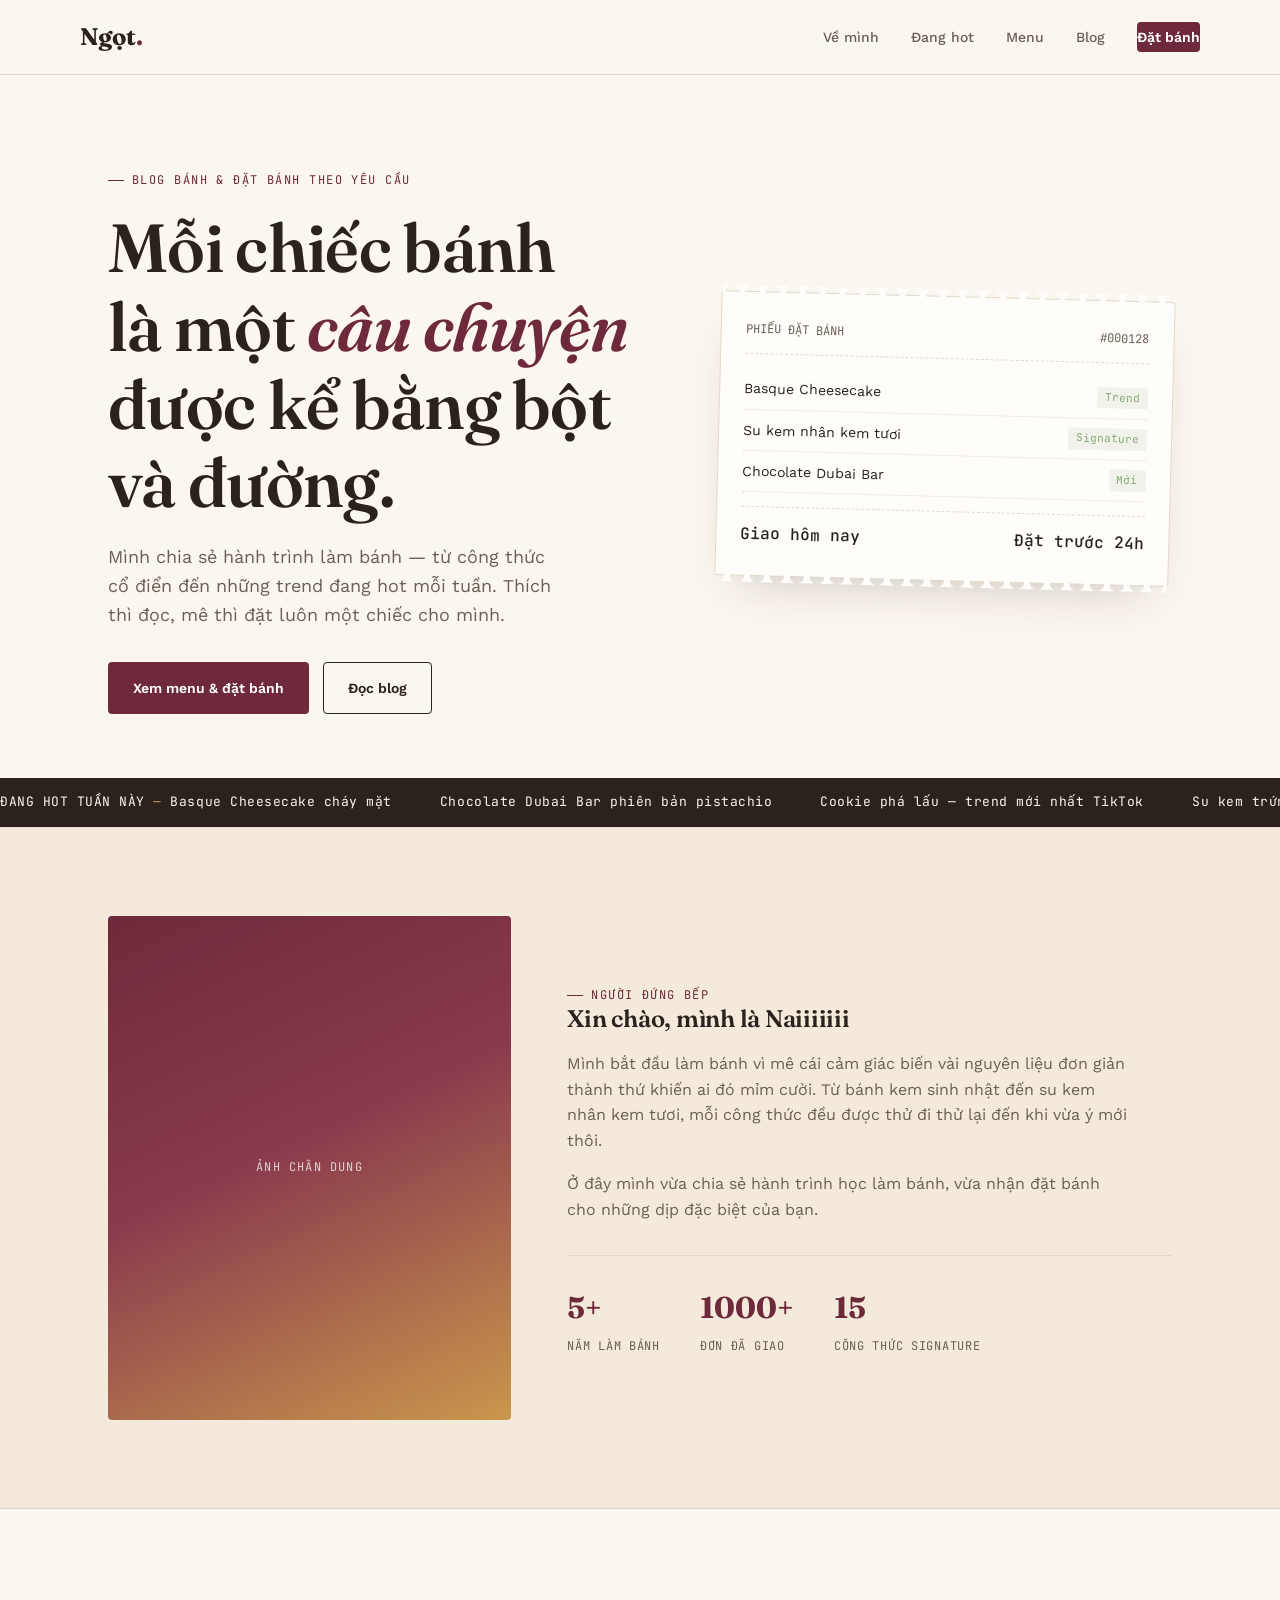
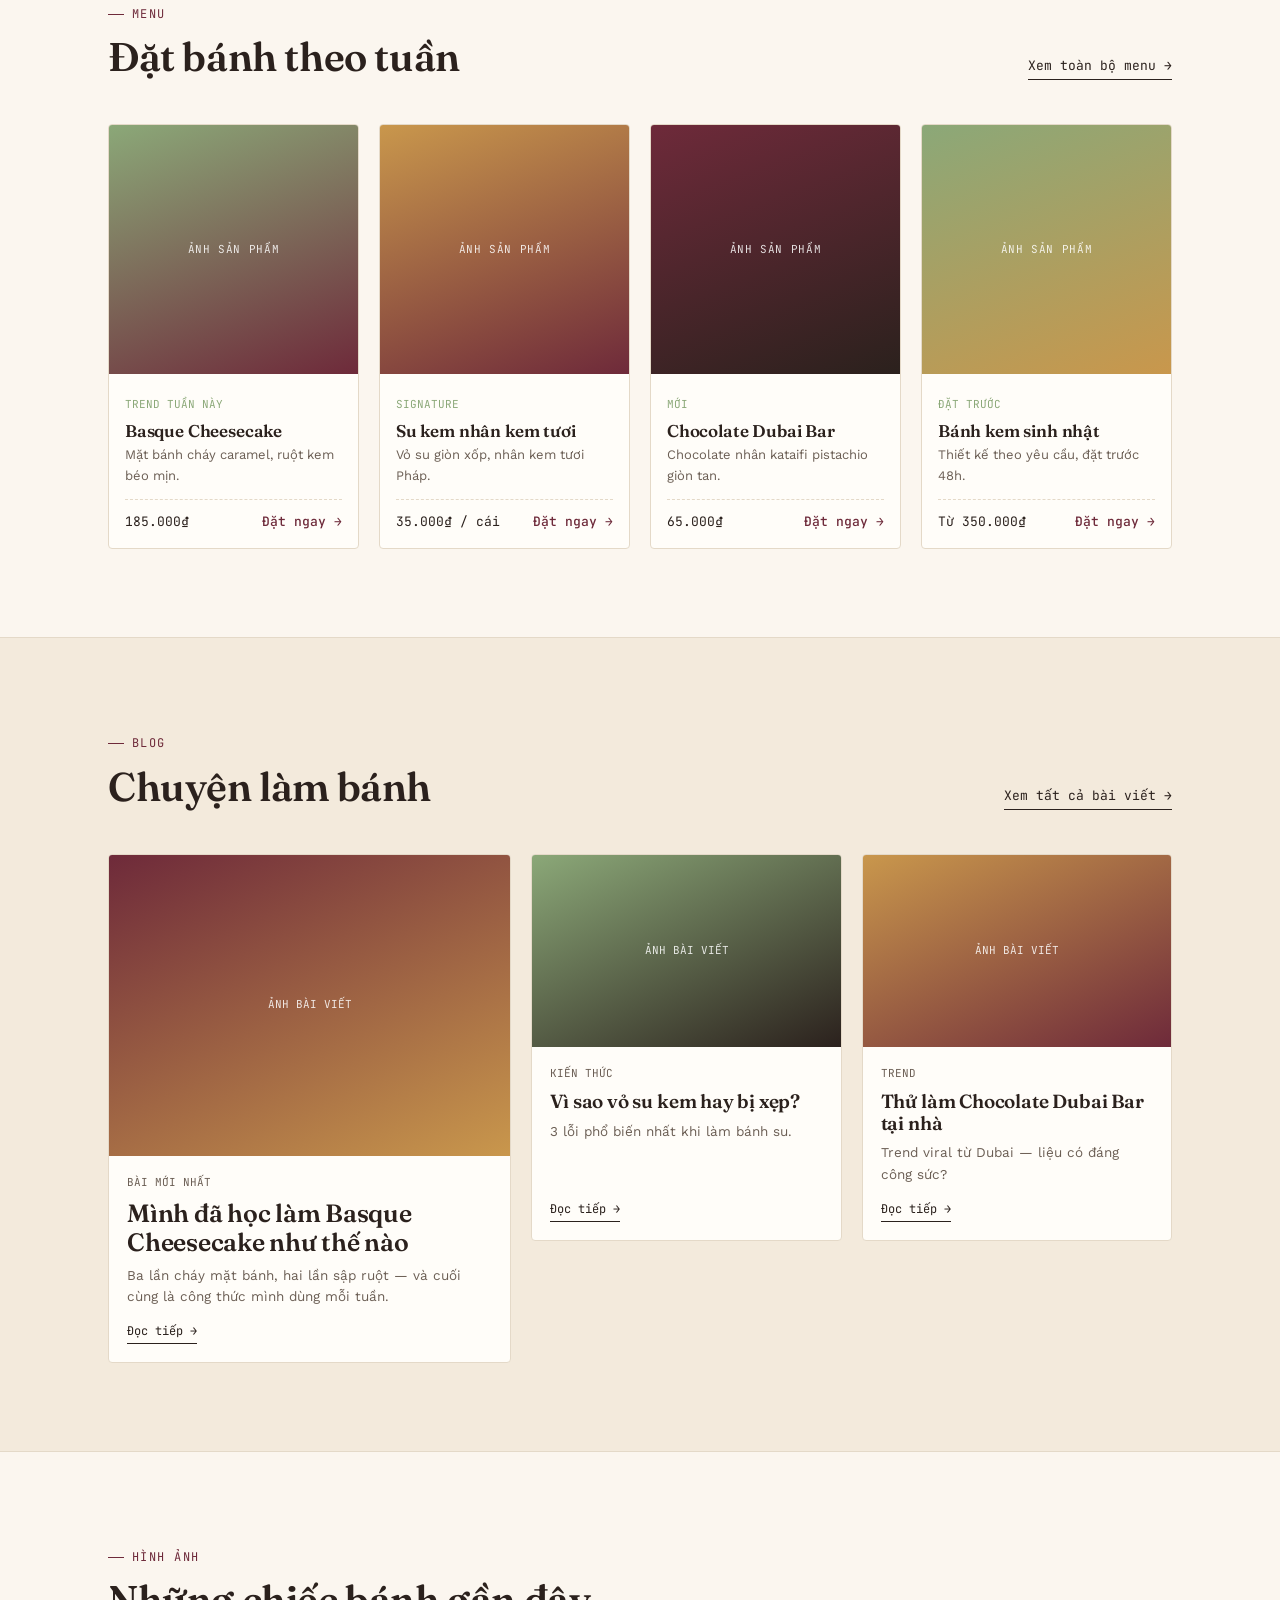
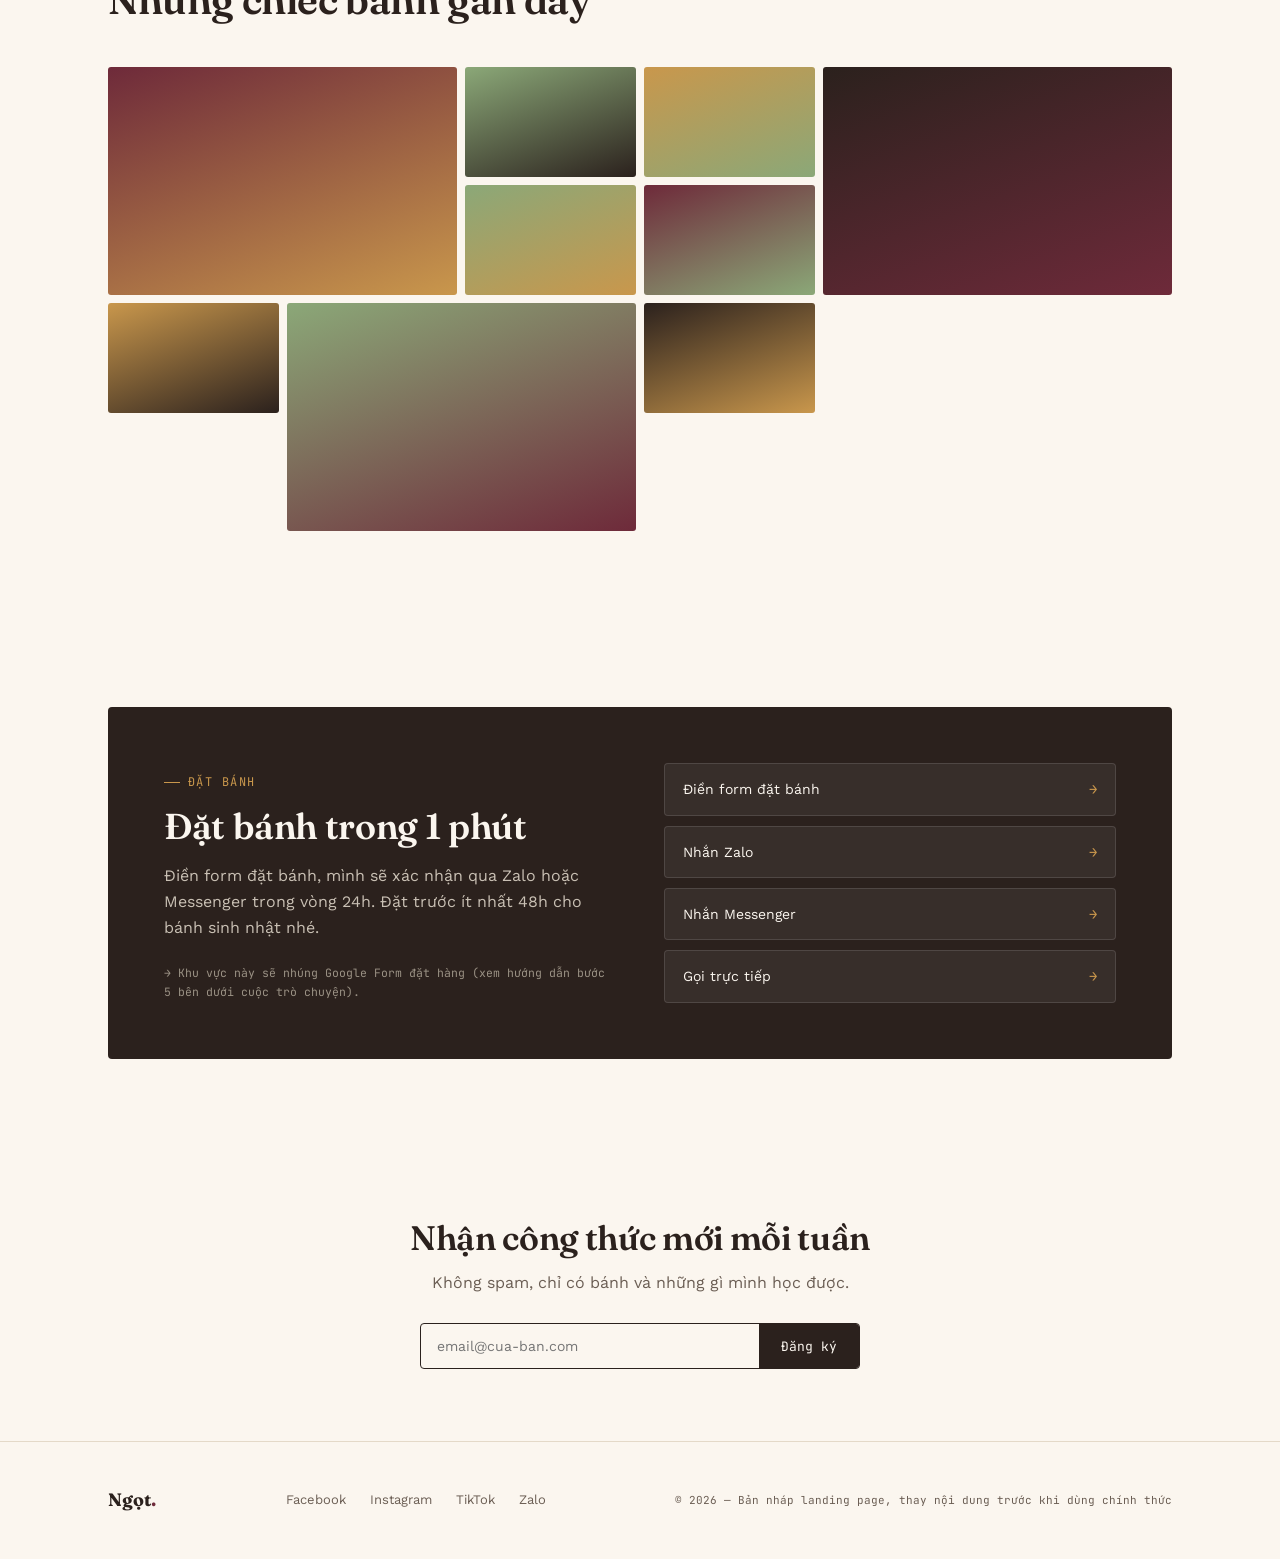
==== index.html @ 936d65ec "Add files via upload" ====
<!DOCTYPE html>
<html lang="vi">
<head>
<meta charset="UTF-8">
<meta name="viewport" content="width=device-width, initial-scale=1.0">
<title>Ngọt — Blog & Đặt bánh</title>
<meta name="description" content="Blog chia sẻ hành trình làm bánh và đặt bánh theo yêu cầu.">
<link rel="preconnect" href="https://fonts.googleapis.com">
<link rel="preconnect" href="https://fonts.gstatic.com" crossorigin>
<link href="https://fonts.googleapis.com/css2?family=Fraunces:ital,opsz,wght@0,9..144,400;0,9..144,500;0,9..144,600;0,9..144,700;1,9..144,500&family=Work+Sans:wght@400;500;600&family=JetBrains+Mono:wght@400;500&display=swap" rel="stylesheet">
<style>
  /* ============================================
     CONFIG — đổi tên thương hiệu / thông tin liên hệ tại đây
     ============================================ */
  :root {
    --brand-name: "Ngọt";
    --brand-tagline: "kể chuyện bằng bánh";
  }

  /* ---------- Design tokens ---------- */
  :root {
    --bg: #FBF6EF;           /* nền kem bơ ấm */
    --bg-soft: #F3EADC;      /* nền phụ, panel */
    --ink: #2B211D;          /* chữ chính */
    --ink-soft: #6B5E54;     /* chữ phụ */
    --wine: #6E2A3A;         /* accent chính — rượu vang / mứt dâu */
    --pistachio: #8BA878;    /* accent phụ — pistachio trend */
    --caramel: #C9974C;      /* accent phụ — caramel */
    --paper: #FFFDF9;        /* thẻ / card */
    --line: #E4D9C8;         /* viền mảnh */

    --font-display: "Fraunces", serif;
    --font-body: "Work Sans", sans-serif;
    --font-mono: "JetBrains Mono", monospace;

    --radius: 4px;
    --container: 1120px;
  }

  * { box-sizing: border-box; margin: 0; padding: 0; }
  html { scroll-behavior: smooth; }
  @media (prefers-reduced-motion: reduce) {
    html { scroll-behavior: auto; }
    * { animation: none !important; transition: none !important; }
  }

  body {
    background: var(--bg);
    color: var(--ink);
    font-family: var(--font-body);
    font-size: 16px;
    line-height: 1.6;
    -webkit-font-smoothing: antialiased;
  }

  a { color: inherit; text-decoration: none; }
  img { max-width: 100%; display: block; }

  .wrap {
    max-width: var(--container);
    margin: 0 auto;
    padding: 0 28px;
  }

  .eyebrow {
    font-family: var(--font-mono);
    font-size: 12px;
    letter-spacing: 0.12em;
    text-transform: uppercase;
    color: var(--wine);
    display: inline-flex;
    align-items: center;
    gap: 8px;
  }
  .eyebrow::before {
    content: "";
    width: 16px;
    height: 1px;
    background: var(--wine);
    display: inline-block;
  }

  h1, h2, h3, h4 {
    font-family: var(--font-display);
    font-weight: 600;
    line-height: 1.15;
    letter-spacing: -0.01em;
  }

  /* ---------- Header ---------- */
  header {
    position: sticky;
    top: 0;
    z-index: 50;
    background: rgba(251, 246, 239, 0.92);
    backdrop-filter: blur(8px);
    border-bottom: 1px solid var(--line);
  }
  .nav {
    display: flex;
    align-items: center;
    justify-content: space-between;
    padding: 18px 0;
  }
  .logo {
    font-family: var(--font-display);
    font-size: 24px;
    font-weight: 700;
    color: var(--ink);
  }
  .logo span { color: var(--wine); }
  .nav-links {
    display: flex;
    gap: 32px;
    font-size: 14px;
    font-weight: 500;
  }
  .nav-links a {
    position: relative;
    padding: 4px 0;
    color: var(--ink-soft);
    transition: color 0.2s;
  }
  .nav-links a:hover { color: var(--wine); }
  .nav-cta {
    background: var(--wine);
    color: var(--paper) !important;
    padding: 10px 20px;
    border-radius: var(--radius);
    font-size: 14px;
    font-weight: 600;
  }
  .nav-cta:hover { background: #5A2130; }
  .menu-toggle {
    display: none;
    background: none;
    border: none;
    font-family: var(--font-mono);
    font-size: 14px;
    cursor: pointer;
    color: var(--ink);
  }

  /* ---------- Hero ---------- */
  .hero {
    padding: 88px 0 64px;
    position: relative;
  }
  .hero-grid {
    display: grid;
    grid-template-columns: 1.1fr 0.9fr;
    gap: 56px;
    align-items: center;
  }
  .hero h1 {
    font-size: clamp(40px, 5.5vw, 68px);
    margin: 18px 0 22px;
  }
  .hero h1 em {
    font-style: italic;
    color: var(--wine);
  }
  .hero p.lead {
    font-size: 18px;
    color: var(--ink-soft);
    max-width: 460px;
    margin-bottom: 32px;
  }
  .hero-ctas {
    display: flex;
    gap: 14px;
    flex-wrap: wrap;
  }
  .btn {
    display: inline-flex;
    align-items: center;
    gap: 8px;
    padding: 14px 24px;
    border-radius: var(--radius);
    font-size: 14px;
    font-weight: 600;
    font-family: var(--font-body);
    cursor: pointer;
    border: 1px solid transparent;
    transition: all 0.2s;
  }
  .btn-primary {
    background: var(--wine);
    color: var(--paper);
  }
  .btn-primary:hover { background: #5A2130; transform: translateY(-1px); }
  .btn-ghost {
    background: transparent;
    border-color: var(--ink);
    color: var(--ink);
  }
  .btn-ghost:hover { background: var(--ink); color: var(--paper); }

  /* Signature element: order-ticket visual in hero */
  .ticket {
    background: var(--paper);
    border: 1px solid var(--line);
    border-radius: var(--radius);
    padding: 28px 24px;
    position: relative;
    box-shadow: 0 24px 48px -24px rgba(43, 33, 29, 0.25);
    transform: rotate(1.5deg);
  }
  .ticket::before, .ticket::after {
    content: "";
    position: absolute;
    left: 0; right: 0;
    height: 14px;
    background:
      radial-gradient(circle at 10px 7px, transparent 7px, var(--paper) 7.5px) repeat-x;
    background-size: 20px 14px;
  }
  .ticket::before { top: -7px; }
  .ticket::after { bottom: -7px; transform: rotate(180deg); }
  .ticket-head {
    display: flex;
    justify-content: space-between;
    align-items: baseline;
    border-bottom: 1px dashed var(--line);
    padding-bottom: 14px;
    margin-bottom: 14px;
    font-family: var(--font-mono);
    font-size: 12px;
    color: var(--ink-soft);
  }
  .ticket-row {
    display: flex;
    justify-content: space-between;
    align-items: center;
    padding: 9px 0;
    font-size: 14px;
    border-bottom: 1px dotted var(--line);
  }
  .ticket-row:last-of-type { border-bottom: none; }
  .ticket-row .tag {
    font-family: var(--font-mono);
    font-size: 11px;
    color: var(--pistachio);
    background: rgba(139, 168, 120, 0.12);
    padding: 2px 8px;
    border-radius: 2px;
    margin-left: 8px;
  }
  .ticket-total {
    display: flex;
    justify-content: space-between;
    margin-top: 14px;
    padding-top: 14px;
    border-top: 1px dashed var(--line);
    font-family: var(--font-mono);
    font-weight: 500;
  }

  /* ---------- Section shell ---------- */
  section { padding: 88px 0; }
  .section-head {
    display: flex;
    justify-content: space-between;
    align-items: flex-end;
    margin-bottom: 44px;
    gap: 24px;
    flex-wrap: wrap;
  }
  .section-head h2 { font-size: clamp(28px, 3.4vw, 40px); margin-top: 10px; }
  .section-head .see-more {
    font-family: var(--font-mono);
    font-size: 13px;
    border-bottom: 1px solid var(--ink);
    padding-bottom: 2px;
    white-space: nowrap;
  }

  /* ---------- About ---------- */
  .about {
    background: var(--bg-soft);
    border-top: 1px solid var(--line);
    border-bottom: 1px solid var(--line);
  }
  .about-grid {
    display: grid;
    grid-template-columns: 0.8fr 1.2fr;
    gap: 56px;
    align-items: center;
  }
  .portrait {
    aspect-ratio: 4/5;
    border-radius: var(--radius);
    background: linear-gradient(155deg, var(--wine) 0%, #8a3a4d 45%, var(--caramel) 100%);
    position: relative;
    overflow: hidden;
  }
  .portrait::after {
    content: "ẢNH CHÂN DUNG";
    position: absolute;
    inset: 0;
    display: flex;
    align-items: center;
    justify-content: center;
    font-family: var(--font-mono);
    font-size: 12px;
    letter-spacing: 0.1em;
    color: rgba(255,255,255,0.75);
  }
  .about-copy p { color: var(--ink-soft); margin: 18px 0; max-width: 560px; }
  .stat-row {
    display: flex;
    gap: 40px;
    margin-top: 32px;
    padding-top: 28px;
    border-top: 1px solid var(--line);
  }
  .stat b {
    display: block;
    font-family: var(--font-display);
    font-size: 30px;
    color: var(--wine);
  }
  .stat span {
    font-family: var(--font-mono);
    font-size: 12px;
    color: var(--ink-soft);
    text-transform: uppercase;
    letter-spacing: 0.06em;
  }

  /* ---------- Trend strip (ticker) ---------- */
  .ticker-outer {
    background: var(--ink);
    color: var(--bg);
    overflow: hidden;
    padding: 14px 0;
  }
  .ticker-track {
    display: flex;
    gap: 48px;
    white-space: nowrap;
    animation: scroll-left 28s linear infinite;
    width: max-content;
  }
  @keyframes scroll-left {
    from { transform: translateX(0); }
    to { transform: translateX(-50%); }
  }
  .ticker-track span {
    font-family: var(--font-mono);
    font-size: 13px;
    letter-spacing: 0.04em;
  }
  .ticker-track span em {
    color: var(--caramel);
    font-style: normal;
  }

  /* ---------- Menu (product cards as tickets) ---------- */
  .menu-grid {
    display: grid;
    grid-template-columns: repeat(4, 1fr);
    gap: 20px;
  }
  .item-card {
    background: var(--paper);
    border: 1px solid var(--line);
    border-radius: var(--radius);
    overflow: hidden;
    transition: transform 0.2s, box-shadow 0.2s;
  }
  .item-card:hover {
    transform: translateY(-4px);
    box-shadow: 0 20px 32px -20px rgba(43,33,29,0.28);
  }
  .item-media {
    aspect-ratio: 1/1;
    position: relative;
  }
  .item-media::after {
    content: attr(data-label);
    position: absolute;
    inset: 0;
    display: flex;
    align-items: center;
    justify-content: center;
    text-align: center;
    padding: 12px;
    font-family: var(--font-mono);
    font-size: 11px;
    letter-spacing: 0.06em;
    color: rgba(255,255,255,0.85);
  }
  .item-body { padding: 16px; }
  .item-body .k { font-family: var(--font-mono); font-size: 11px; color: var(--pistachio); text-transform: uppercase; }
  .item-body h4 { font-size: 17px; margin: 6px 0 4px; }
  .item-body p { font-size: 13px; color: var(--ink-soft); margin-bottom: 12px; }
  .item-price {
    display: flex;
    justify-content: space-between;
    align-items: center;
    font-family: var(--font-mono);
    font-size: 13px;
    border-top: 1px dashed var(--line);
    padding-top: 12px;
  }
  .item-price a { color: var(--wine); font-weight: 500; }

  /* ---------- Blog grid ---------- */
  .blog-grid {
    display: grid;
    grid-template-columns: 1.3fr 1fr 1fr;
    gap: 20px;
  }
  .post-card {
    background: var(--paper);
    border: 1px solid var(--line);
    border-radius: var(--radius);
    overflow: hidden;
    display: flex;
    flex-direction: column;
  }
  .post-card.featured { grid-row: span 2; }
  .post-media {
    aspect-ratio: 16/10;
    position: relative;
  }
  .post-card.featured .post-media { aspect-ratio: 4/3; }
  .post-media::after {
    content: attr(data-label);
    position: absolute;
    inset: 0;
    display: flex;
    align-items: center;
    justify-content: center;
    text-align: center;
    padding: 12px;
    font-family: var(--font-mono);
    font-size: 11px;
    color: rgba(255,255,255,0.85);
  }
  .post-body { padding: 18px; flex: 1; display: flex; flex-direction: column; }
  .post-date { font-family: var(--font-mono); font-size: 11px; color: var(--ink-soft); text-transform: uppercase; }
  .post-body h3 { font-size: 19px; margin: 8px 0 8px; }
  .post-card.featured .post-body h3 { font-size: 25px; }
  .post-body p { font-size: 13.5px; color: var(--ink-soft); flex: 1; }
  .post-body .read { font-family: var(--font-mono); font-size: 12px; margin-top: 14px; border-bottom: 1px solid var(--ink); align-self: flex-start; padding-bottom: 2px; }

  /* ---------- Gallery ---------- */
  .gallery-grid {
    display: grid;
    grid-template-columns: repeat(6, 1fr);
    grid-auto-rows: 110px;
    gap: 8px;
  }
  .g-item {
    border-radius: 3px;
    position: relative;
    overflow: hidden;
  }
  .g-item::after {
    content: "";
    position: absolute; inset: 0;
  }
  .g-item:nth-child(1) { grid-column: span 2; grid-row: span 2; }
  .g-item:nth-child(4) { grid-column: span 2; grid-row: span 2; }
  .g-item:nth-child(8) { grid-column: span 2; grid-row: span 2; }

  /* ---------- Order / contact ---------- */
  .order {
    background: var(--ink);
    color: var(--bg);
    border-radius: var(--radius);
    padding: 56px;
    display: grid;
    grid-template-columns: 1fr 1fr;
    gap: 48px;
    align-items: center;
  }
  .order .eyebrow { color: var(--caramel); }
  .order .eyebrow::before { background: var(--caramel); }
  .order h2 { color: var(--bg); font-size: clamp(26px, 3vw, 36px); margin: 14px 0 16px; }
  .order p { color: #C9C0B4; margin-bottom: 24px; max-width: 440px; }
  .order-channels { display: flex; flex-direction: column; gap: 10px; }
  .channel {
    display: flex;
    justify-content: space-between;
    align-items: center;
    padding: 14px 18px;
    background: rgba(255,255,255,0.06);
    border: 1px solid rgba(255,255,255,0.12);
    border-radius: var(--radius);
    font-size: 14px;
    transition: background 0.2s;
  }
  .channel:hover { background: rgba(255,255,255,0.12); }
  .channel .arrow { font-family: var(--font-mono); color: var(--caramel); }
  .order-form-note {
    font-family: var(--font-mono);
    font-size: 11.5px;
    color: #9A9184;
    margin-top: 16px;
    line-height: 1.6;
  }

  /* ---------- Newsletter ---------- */
  .newsletter {
    text-align: center;
    padding: 72px 0;
  }
  .newsletter h2 { font-size: clamp(26px, 3vw, 34px); margin-bottom: 12px; }
  .newsletter p { color: var(--ink-soft); margin-bottom: 28px; }
  .subscribe-form {
    display: flex;
    max-width: 440px;
    margin: 0 auto;
    border: 1px solid var(--ink);
    border-radius: var(--radius);
    overflow: hidden;
  }
  .subscribe-form input {
    flex: 1;
    border: none;
    background: transparent;
    padding: 14px 16px;
    font-family: var(--font-body);
    font-size: 14px;
    color: var(--ink);
  }
  .subscribe-form input:focus { outline: none; }
  .subscribe-form button {
    background: var(--ink);
    color: var(--bg);
    border: none;
    padding: 0 22px;
    font-family: var(--font-mono);
    font-size: 13px;
    cursor: pointer;
  }

  /* ---------- Footer ---------- */
  footer {
    border-top: 1px solid var(--line);
    padding: 44px 0;
  }
  .footer-grid {
    display: flex;
    justify-content: space-between;
    align-items: center;
    flex-wrap: wrap;
    gap: 16px;
  }
  .footer-links { display: flex; gap: 24px; font-size: 13px; color: var(--ink-soft); }
  .footer-links a:hover { color: var(--wine); }
  .footer-note { font-family: var(--font-mono); font-size: 11px; color: var(--ink-soft); }

  /* ---------- Responsive ---------- */
  @media (max-width: 920px) {
    .nav-links { display: none; }
    .menu-toggle { display: block; }
    .hero-grid { grid-template-columns: 1fr; }
    .about-grid { grid-template-columns: 1fr; }
    .menu-grid { grid-template-columns: repeat(2, 1fr); }
    .blog-grid { grid-template-columns: 1fr; }
    .post-card.featured { grid-row: auto; }
    .gallery-grid { grid-template-columns: repeat(3, 1fr); grid-auto-rows: 90px; }
    .order { grid-template-columns: 1fr; padding: 36px 24px; }
  }
</style>
</head>
<body>

<header>
  <div class="wrap nav">
    <a href="#top" class="logo">Ngọt<span>.</span></a>
    <nav class="nav-links">
      <a href="#about">Về mình</a>
      <a href="#trend">Đang hot</a>
      <a href="#menu">Menu</a>
      <a href="#blog">Blog</a>
      <a href="#order" class="nav-cta">Đặt bánh</a>
    </nav>
    <button class="menu-toggle">MENU</button>
  </div>
</header>

<main id="top">

  <!-- HERO -->
  <section class="hero">
    <div class="wrap hero-grid">
      <div>
        <span class="eyebrow">Blog bánh & đặt bánh theo yêu cầu</span>
        <h1>Mỗi chiếc bánh<br>là một <em>câu chuyện</em><br>được kể bằng bột và đường.</h1>
        <p class="lead">Mình chia sẻ hành trình làm bánh — từ công thức cổ điển đến những trend đang hot mỗi tuần. Thích thì đọc, mê thì đặt luôn một chiếc cho mình.</p>
        <div class="hero-ctas">
          <a href="#menu" class="btn btn-primary">Xem menu &amp; đặt bánh</a>
          <a href="#blog" class="btn btn-ghost">Đọc blog</a>
        </div>
      </div>
      <div class="ticket">
        <div class="ticket-head">
          <span>PHIẾU ĐẶT BÁNH</span>
          <span>#000128</span>
        </div>
        <div class="ticket-row">
          <span>Basque Cheesecake</span>
          <span class="tag">Trend</span>
        </div>
        <div class="ticket-row">
          <span>Su kem nhân kem tươi</span>
          <span class="tag">Signature</span>
        </div>
        <div class="ticket-row">
          <span>Chocolate Dubai Bar</span>
          <span class="tag">Mới</span>
        </div>
        <div class="ticket-total">
          <span>Giao hôm nay</span>
          <span>Đặt trước 24h</span>
        </div>
      </div>
    </div>
  </section>

  <!-- TICKER -->
  <div class="ticker-outer">
    <div class="ticker-track">
      <span>ĐANG HOT TUẦN NÀY <em>—</em> Basque Cheesecake cháy mặt</span>
      <span>Chocolate Dubai Bar phiên bản pistachio</span>
      <span>Cookie phá lấu — trend mới nhất TikTok</span>
      <span>Su kem trứng muối kiểu Nhật</span>
      <span>ĐANG HOT TUẦN NÀY <em>—</em> Basque Cheesecake cháy mặt</span>
      <span>Chocolate Dubai Bar phiên bản pistachio</span>
      <span>Cookie phá lấu — trend mới nhất TikTok</span>
      <span>Su kem trứng muối kiểu Nhật</span>
    </div>
  </div>

  <!-- ABOUT -->
  <section class="about" id="about">
    <div class="wrap about-grid">
      <div class="portrait"></div>
      <div class="about-copy">
        <span class="eyebrow">Người đứng bếp</span>
        <h2>Xin chào, mình là Naiiiiiii</h2>
        <p>Mình bắt đầu làm bánh vì mê cái cảm giác biến vài nguyên liệu đơn giản thành thứ khiến ai đó mỉm cười. Từ bánh kem sinh nhật đến su kem nhân kem tươi, mỗi công thức đều được thử đi thử lại đến khi vừa ý mới thôi.</p>
        <p>Ở đây mình vừa chia sẻ hành trình học làm bánh, vừa nhận đặt bánh cho những dịp đặc biệt của bạn.</p>
        <div class="stat-row">
          <div class="stat"><b>5+</b><span>Năm làm bánh</span></div>
          <div class="stat"><b>1000+</b><span>Đơn đã giao</span></div>
          <div class="stat"><b>15</b><span>Công thức signature</span></div>
        </div>
      </div>
    </div>
  </section>

  <!-- TREND / MENU -->
  <section id="trend">
    <div class="wrap">
      <div class="section-head">
        <div>
          <span class="eyebrow">Menu</span>
          <h2 id="menu">Đặt bánh theo tuần</h2>
        </div>
        <a href="#order" class="see-more">Xem toàn bộ menu →</a>
      </div>
      <div class="menu-grid">
        <div class="item-card">
          <div class="item-media" data-label="ẢNH SẢN PHẨM" style="background:linear-gradient(160deg,#8BA878,#6E2A3A);"></div>
          <div class="item-body">
            <span class="k">Trend tuần này</span>
            <h4>Basque Cheesecake</h4>
            <p>Mặt bánh cháy caramel, ruột kem béo mịn.</p>
            <div class="item-price"><span>185.000₫</span><a href="#order">Đặt ngay →</a></div>
          </div>
        </div>
        <div class="item-card">
          <div class="item-media" data-label="ẢNH SẢN PHẨM" style="background:linear-gradient(160deg,#C9974C,#6E2A3A);"></div>
          <div class="item-body">
            <span class="k">Signature</span>
            <h4>Su kem nhân kem tươi</h4>
            <p>Vỏ su giòn xốp, nhân kem tươi Pháp.</p>
            <div class="item-price"><span>35.000₫ / cái</span><a href="#order">Đặt ngay →</a></div>
          </div>
        </div>
        <div class="item-card">
          <div class="item-media" data-label="ẢNH SẢN PHẨM" style="background:linear-gradient(160deg,#6E2A3A,#2B211D);"></div>
          <div class="item-body">
            <span class="k">Mới</span>
            <h4>Chocolate Dubai Bar</h4>
            <p>Chocolate nhân kataifi pistachio giòn tan.</p>
            <div class="item-price"><span>65.000₫</span><a href="#order">Đặt ngay →</a></div>
          </div>
        </div>
        <div class="item-card">
          <div class="item-media" data-label="ẢNH SẢN PHẨM" style="background:linear-gradient(160deg,#8BA878,#C9974C);"></div>
          <div class="item-body">
            <span class="k">Đặt trước</span>
            <h4>Bánh kem sinh nhật</h4>
            <p>Thiết kế theo yêu cầu, đặt trước 48h.</p>
            <div class="item-price"><span>Từ 350.000₫</span><a href="#order">Đặt ngay →</a></div>
          </div>
        </div>
      </div>
    </div>
  </section>

  <!-- BLOG -->
  <section id="blog" style="background:var(--bg-soft); border-top:1px solid var(--line); border-bottom:1px solid var(--line);">
    <div class="wrap">
      <div class="section-head">
        <div>
          <span class="eyebrow">Blog</span>
          <h2>Chuyện làm bánh</h2>
        </div>
        <a href="#" class="see-more">Xem tất cả bài viết →</a>
      </div>
      <div class="blog-grid">
        <article class="post-card featured">
          <div class="post-media" data-label="ẢNH BÀI VIẾT" style="background:linear-gradient(155deg,#6E2A3A,#C9974C);"></div>
          <div class="post-body">
            <span class="post-date">Bài mới nhất</span>
            <h3>Mình đã học làm Basque Cheesecake như thế nào</h3>
            <p>Ba lần cháy mặt bánh, hai lần sập ruột — và cuối cùng là công thức mình dùng mỗi tuần.</p>
            <span class="read">Đọc tiếp →</span>
          </div>
        </article>
        <article class="post-card">
          <div class="post-media" data-label="ẢNH BÀI VIẾT" style="background:linear-gradient(155deg,#8BA878,#2B211D);"></div>
          <div class="post-body">
            <span class="post-date">Kiến thức</span>
            <h3>Vì sao vỏ su kem hay bị xẹp?</h3>
            <p>3 lỗi phổ biến nhất khi làm bánh su.</p>
            <span class="read">Đọc tiếp →</span>
          </div>
        </article>
        <article class="post-card">
          <div class="post-media" data-label="ẢNH BÀI VIẾT" style="background:linear-gradient(155deg,#C9974C,#6E2A3A);"></div>
          <div class="post-body">
            <span class="post-date">Trend</span>
            <h3>Thử làm Chocolate Dubai Bar tại nhà</h3>
            <p>Trend viral từ Dubai — liệu có đáng công sức?</p>
            <span class="read">Đọc tiếp →</span>
          </div>
        </article>
      </div>
    </div>
  </section>

  <!-- GALLERY -->
  <section>
    <div class="wrap">
      <div class="section-head">
        <div>
          <span class="eyebrow">Hình ảnh</span>
          <h2>Những chiếc bánh gần đây</h2>
        </div>
      </div>
      <div class="gallery-grid">
        <div class="g-item" style="background:linear-gradient(160deg,#6E2A3A,#C9974C);"></div>
        <div class="g-item" style="background:linear-gradient(160deg,#8BA878,#2B211D);"></div>
        <div class="g-item" style="background:linear-gradient(160deg,#C9974C,#8BA878);"></div>
        <div class="g-item" style="background:linear-gradient(160deg,#2B211D,#6E2A3A);"></div>
        <div class="g-item" style="background:linear-gradient(160deg,#8BA878,#C9974C);"></div>
        <div class="g-item" style="background:linear-gradient(160deg,#6E2A3A,#8BA878);"></div>
        <div class="g-item" style="background:linear-gradient(160deg,#C9974C,#2B211D);"></div>
        <div class="g-item" style="background:linear-gradient(160deg,#8BA878,#6E2A3A);"></div>
        <div class="g-item" style="background:linear-gradient(160deg,#2B211D,#C9974C);"></div>
      </div>
    </div>
  </section>

  <!-- ORDER -->
  <section id="order">
    <div class="wrap">
      <div class="order">
        <div>
          <span class="eyebrow">Đặt bánh</span>
          <h2>Đặt bánh trong 1 phút</h2>
          <p>Điền form đặt bánh, mình sẽ xác nhận qua Zalo hoặc Messenger trong vòng 24h. Đặt trước ít nhất 48h cho bánh sinh nhật nhé.</p>
          <div class="order-form-note">→ Khu vực này sẽ nhúng Google Form đặt hàng (xem hướng dẫn bước 5 bên dưới cuộc trò chuyện).</div>
        </div>
        <div class="order-channels">
          <a href="#" class="channel"><span>Điền form đặt bánh</span><span class="arrow">→</span></a>
          <a href="#" class="channel"><span>Nhắn Zalo</span><span class="arrow">→</span></a>
          <a href="#" class="channel"><span>Nhắn Messenger</span><span class="arrow">→</span></a>
          <a href="#" class="channel"><span>Gọi trực tiếp</span><span class="arrow">→</span></a>
        </div>
      </div>
    </div>
  </section>

  <!-- NEWSLETTER -->
  <section class="newsletter">
    <div class="wrap">
      <h2>Nhận công thức mới mỗi tuần</h2>
      <p>Không spam, chỉ có bánh và những gì mình học được.</p>
      <form class="subscribe-form" onsubmit="return false;">
        <input type="email" placeholder="email@cua-ban.com" required>
        <button type="submit">Đăng ký</button>
      </form>
    </div>
  </section>

</main>

<footer>
  <div class="wrap footer-grid">
    <span class="logo" style="font-size:18px;">Ngọt<span>.</span></span>
    <div class="footer-links">
      <a href="#">Facebook</a>
      <a href="#">Instagram</a>
      <a href="#">TikTok</a>
      <a href="#">Zalo</a>
    </div>
    <span class="footer-note">© 2026 — Bản nháp landing page, thay nội dung trước khi dùng chính thức</span>
  </div>
</footer>

</body>
</html>
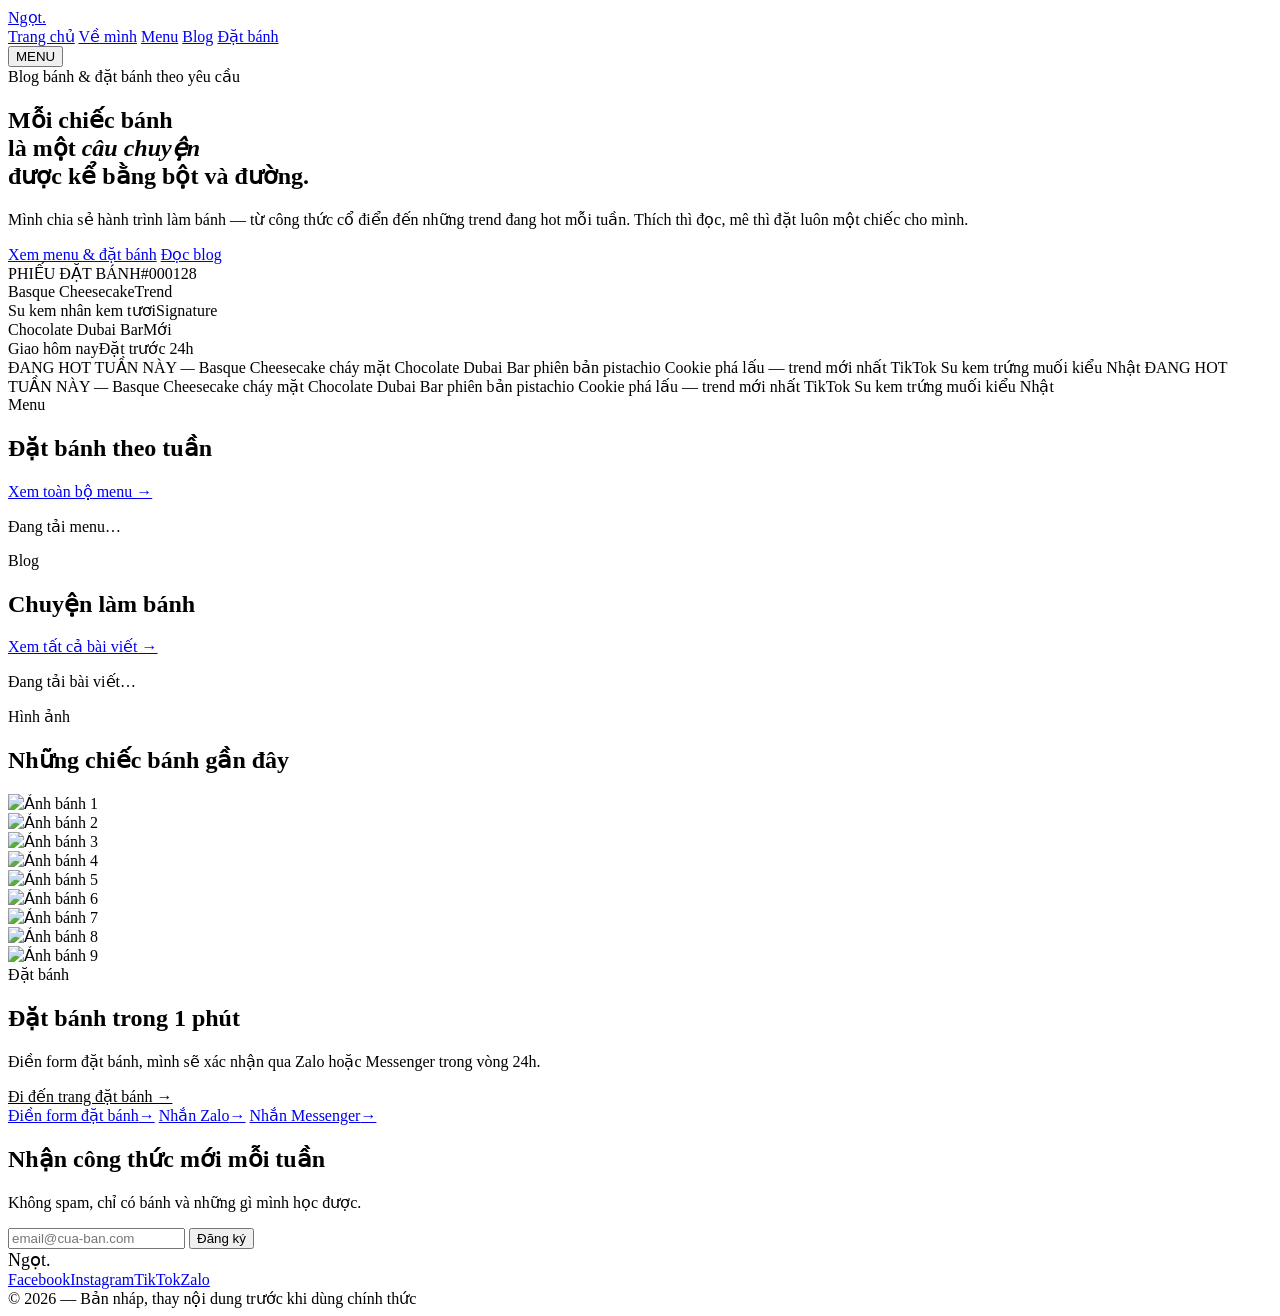
==== commit e9e2557f: "Add files via upload" ====
--- a/index.html
+++ b/index.html
@@ -8,585 +8,26 @@
 <link rel="preconnect" href="https://fonts.googleapis.com">
 <link rel="preconnect" href="https://fonts.gstatic.com" crossorigin>
 <link href="https://fonts.googleapis.com/css2?family=Fraunces:ital,opsz,wght@0,9..144,400;0,9..144,500;0,9..144,600;0,9..144,700;1,9..144,500&family=Work+Sans:wght@400;500;600&family=JetBrains+Mono:wght@400;500&display=swap" rel="stylesheet">
-<style>
-  /* ============================================
-     CONFIG — đổi tên thương hiệu / thông tin liên hệ tại đây
-     ============================================ */
-  :root {
-    --brand-name: "Ngọt";
-    --brand-tagline: "kể chuyện bằng bánh";
-  }
-
-  /* ---------- Design tokens ---------- */
-  :root {
-    --bg: #FBF6EF;           /* nền kem bơ ấm */
-    --bg-soft: #F3EADC;      /* nền phụ, panel */
-    --ink: #2B211D;          /* chữ chính */
-    --ink-soft: #6B5E54;     /* chữ phụ */
-    --wine: #6E2A3A;         /* accent chính — rượu vang / mứt dâu */
-    --pistachio: #8BA878;    /* accent phụ — pistachio trend */
-    --caramel: #C9974C;      /* accent phụ — caramel */
-    --paper: #FFFDF9;        /* thẻ / card */
-    --line: #E4D9C8;         /* viền mảnh */
-
-    --font-display: "Fraunces", serif;
-    --font-body: "Work Sans", sans-serif;
-    --font-mono: "JetBrains Mono", monospace;
-
-    --radius: 4px;
-    --container: 1120px;
-  }
-
-  * { box-sizing: border-box; margin: 0; padding: 0; }
-  html { scroll-behavior: smooth; }
-  @media (prefers-reduced-motion: reduce) {
-    html { scroll-behavior: auto; }
-    * { animation: none !important; transition: none !important; }
-  }
-
-  body {
-    background: var(--bg);
-    color: var(--ink);
-    font-family: var(--font-body);
-    font-size: 16px;
-    line-height: 1.6;
-    -webkit-font-smoothing: antialiased;
-  }
-
-  a { color: inherit; text-decoration: none; }
-  img { max-width: 100%; display: block; }
-
-  .wrap {
-    max-width: var(--container);
-    margin: 0 auto;
-    padding: 0 28px;
-  }
-
-  .eyebrow {
-    font-family: var(--font-mono);
-    font-size: 12px;
-    letter-spacing: 0.12em;
-    text-transform: uppercase;
-    color: var(--wine);
-    display: inline-flex;
-    align-items: center;
-    gap: 8px;
-  }
-  .eyebrow::before {
-    content: "";
-    width: 16px;
-    height: 1px;
-    background: var(--wine);
-    display: inline-block;
-  }
-
-  h1, h2, h3, h4 {
-    font-family: var(--font-display);
-    font-weight: 600;
-    line-height: 1.15;
-    letter-spacing: -0.01em;
-  }
-
-  /* ---------- Header ---------- */
-  header {
-    position: sticky;
-    top: 0;
-    z-index: 50;
-    background: rgba(251, 246, 239, 0.92);
-    backdrop-filter: blur(8px);
-    border-bottom: 1px solid var(--line);
-  }
-  .nav {
-    display: flex;
-    align-items: center;
-    justify-content: space-between;
-    padding: 18px 0;
-  }
-  .logo {
-    font-family: var(--font-display);
-    font-size: 24px;
-    font-weight: 700;
-    color: var(--ink);
-  }
-  .logo span { color: var(--wine); }
-  .nav-links {
-    display: flex;
-    gap: 32px;
-    font-size: 14px;
-    font-weight: 500;
-  }
-  .nav-links a {
-    position: relative;
-    padding: 4px 0;
-    color: var(--ink-soft);
-    transition: color 0.2s;
-  }
-  .nav-links a:hover { color: var(--wine); }
-  .nav-cta {
-    background: var(--wine);
-    color: var(--paper) !important;
-    padding: 10px 20px;
-    border-radius: var(--radius);
-    font-size: 14px;
-    font-weight: 600;
-  }
-  .nav-cta:hover { background: #5A2130; }
-  .menu-toggle {
-    display: none;
-    background: none;
-    border: none;
-    font-family: var(--font-mono);
-    font-size: 14px;
-    cursor: pointer;
-    color: var(--ink);
-  }
-
-  /* ---------- Hero ---------- */
-  .hero {
-    padding: 88px 0 64px;
-    position: relative;
-  }
-  .hero-grid {
-    display: grid;
-    grid-template-columns: 1.1fr 0.9fr;
-    gap: 56px;
-    align-items: center;
-  }
-  .hero h1 {
-    font-size: clamp(40px, 5.5vw, 68px);
-    margin: 18px 0 22px;
-  }
-  .hero h1 em {
-    font-style: italic;
-    color: var(--wine);
-  }
-  .hero p.lead {
-    font-size: 18px;
-    color: var(--ink-soft);
-    max-width: 460px;
-    margin-bottom: 32px;
-  }
-  .hero-ctas {
-    display: flex;
-    gap: 14px;
-    flex-wrap: wrap;
-  }
-  .btn {
-    display: inline-flex;
-    align-items: center;
-    gap: 8px;
-    padding: 14px 24px;
-    border-radius: var(--radius);
-    font-size: 14px;
-    font-weight: 600;
-    font-family: var(--font-body);
-    cursor: pointer;
-    border: 1px solid transparent;
-    transition: all 0.2s;
-  }
-  .btn-primary {
-    background: var(--wine);
-    color: var(--paper);
-  }
-  .btn-primary:hover { background: #5A2130; transform: translateY(-1px); }
-  .btn-ghost {
-    background: transparent;
-    border-color: var(--ink);
-    color: var(--ink);
-  }
-  .btn-ghost:hover { background: var(--ink); color: var(--paper); }
-
-  /* Signature element: order-ticket visual in hero */
-  .ticket {
-    background: var(--paper);
-    border: 1px solid var(--line);
-    border-radius: var(--radius);
-    padding: 28px 24px;
-    position: relative;
-    box-shadow: 0 24px 48px -24px rgba(43, 33, 29, 0.25);
-    transform: rotate(1.5deg);
-  }
-  .ticket::before, .ticket::after {
-    content: "";
-    position: absolute;
-    left: 0; right: 0;
-    height: 14px;
-    background:
-      radial-gradient(circle at 10px 7px, transparent 7px, var(--paper) 7.5px) repeat-x;
-    background-size: 20px 14px;
-  }
-  .ticket::before { top: -7px; }
-  .ticket::after { bottom: -7px; transform: rotate(180deg); }
-  .ticket-head {
-    display: flex;
-    justify-content: space-between;
-    align-items: baseline;
-    border-bottom: 1px dashed var(--line);
-    padding-bottom: 14px;
-    margin-bottom: 14px;
-    font-family: var(--font-mono);
-    font-size: 12px;
-    color: var(--ink-soft);
-  }
-  .ticket-row {
-    display: flex;
-    justify-content: space-between;
-    align-items: center;
-    padding: 9px 0;
-    font-size: 14px;
-    border-bottom: 1px dotted var(--line);
-  }
-  .ticket-row:last-of-type { border-bottom: none; }
-  .ticket-row .tag {
-    font-family: var(--font-mono);
-    font-size: 11px;
-    color: var(--pistachio);
-    background: rgba(139, 168, 120, 0.12);
-    padding: 2px 8px;
-    border-radius: 2px;
-    margin-left: 8px;
-  }
-  .ticket-total {
-    display: flex;
-    justify-content: space-between;
-    margin-top: 14px;
-    padding-top: 14px;
-    border-top: 1px dashed var(--line);
-    font-family: var(--font-mono);
-    font-weight: 500;
-  }
-
-  /* ---------- Section shell ---------- */
-  section { padding: 88px 0; }
-  .section-head {
-    display: flex;
-    justify-content: space-between;
-    align-items: flex-end;
-    margin-bottom: 44px;
-    gap: 24px;
-    flex-wrap: wrap;
-  }
-  .section-head h2 { font-size: clamp(28px, 3.4vw, 40px); margin-top: 10px; }
-  .section-head .see-more {
-    font-family: var(--font-mono);
-    font-size: 13px;
-    border-bottom: 1px solid var(--ink);
-    padding-bottom: 2px;
-    white-space: nowrap;
-  }
-
-  /* ---------- About ---------- */
-  .about {
-    background: var(--bg-soft);
-    border-top: 1px solid var(--line);
-    border-bottom: 1px solid var(--line);
-  }
-  .about-grid {
-    display: grid;
-    grid-template-columns: 0.8fr 1.2fr;
-    gap: 56px;
-    align-items: center;
-  }
-  .portrait {
-    aspect-ratio: 4/5;
-    border-radius: var(--radius);
-    background: linear-gradient(155deg, var(--wine) 0%, #8a3a4d 45%, var(--caramel) 100%);
-    position: relative;
-    overflow: hidden;
-  }
-  .portrait::after {
-    content: "ẢNH CHÂN DUNG";
-    position: absolute;
-    inset: 0;
-    display: flex;
-    align-items: center;
-    justify-content: center;
-    font-family: var(--font-mono);
-    font-size: 12px;
-    letter-spacing: 0.1em;
-    color: rgba(255,255,255,0.75);
-  }
-  .about-copy p { color: var(--ink-soft); margin: 18px 0; max-width: 560px; }
-  .stat-row {
-    display: flex;
-    gap: 40px;
-    margin-top: 32px;
-    padding-top: 28px;
-    border-top: 1px solid var(--line);
-  }
-  .stat b {
-    display: block;
-    font-family: var(--font-display);
-    font-size: 30px;
-    color: var(--wine);
-  }
-  .stat span {
-    font-family: var(--font-mono);
-    font-size: 12px;
-    color: var(--ink-soft);
-    text-transform: uppercase;
-    letter-spacing: 0.06em;
-  }
-
-  /* ---------- Trend strip (ticker) ---------- */
-  .ticker-outer {
-    background: var(--ink);
-    color: var(--bg);
-    overflow: hidden;
-    padding: 14px 0;
-  }
-  .ticker-track {
-    display: flex;
-    gap: 48px;
-    white-space: nowrap;
-    animation: scroll-left 28s linear infinite;
-    width: max-content;
-  }
-  @keyframes scroll-left {
-    from { transform: translateX(0); }
-    to { transform: translateX(-50%); }
-  }
-  .ticker-track span {
-    font-family: var(--font-mono);
-    font-size: 13px;
-    letter-spacing: 0.04em;
-  }
-  .ticker-track span em {
-    color: var(--caramel);
-    font-style: normal;
-  }
-
-  /* ---------- Menu (product cards as tickets) ---------- */
-  .menu-grid {
-    display: grid;
-    grid-template-columns: repeat(4, 1fr);
-    gap: 20px;
-  }
-  .item-card {
-    background: var(--paper);
-    border: 1px solid var(--line);
-    border-radius: var(--radius);
-    overflow: hidden;
-    transition: transform 0.2s, box-shadow 0.2s;
-  }
-  .item-card:hover {
-    transform: translateY(-4px);
-    box-shadow: 0 20px 32px -20px rgba(43,33,29,0.28);
-  }
-  .item-media {
-    aspect-ratio: 1/1;
-    position: relative;
-  }
-  .item-media::after {
-    content: attr(data-label);
-    position: absolute;
-    inset: 0;
-    display: flex;
-    align-items: center;
-    justify-content: center;
-    text-align: center;
-    padding: 12px;
-    font-family: var(--font-mono);
-    font-size: 11px;
-    letter-spacing: 0.06em;
-    color: rgba(255,255,255,0.85);
-  }
-  .item-body { padding: 16px; }
-  .item-body .k { font-family: var(--font-mono); font-size: 11px; color: var(--pistachio); text-transform: uppercase; }
-  .item-body h4 { font-size: 17px; margin: 6px 0 4px; }
-  .item-body p { font-size: 13px; color: var(--ink-soft); margin-bottom: 12px; }
-  .item-price {
-    display: flex;
-    justify-content: space-between;
-    align-items: center;
-    font-family: var(--font-mono);
-    font-size: 13px;
-    border-top: 1px dashed var(--line);
-    padding-top: 12px;
-  }
-  .item-price a { color: var(--wine); font-weight: 500; }
-
-  /* ---------- Blog grid ---------- */
-  .blog-grid {
-    display: grid;
-    grid-template-columns: 1.3fr 1fr 1fr;
-    gap: 20px;
-  }
-  .post-card {
-    background: var(--paper);
-    border: 1px solid var(--line);
-    border-radius: var(--radius);
-    overflow: hidden;
-    display: flex;
-    flex-direction: column;
-  }
-  .post-card.featured { grid-row: span 2; }
-  .post-media {
-    aspect-ratio: 16/10;
-    position: relative;
-  }
-  .post-card.featured .post-media { aspect-ratio: 4/3; }
-  .post-media::after {
-    content: attr(data-label);
-    position: absolute;
-    inset: 0;
-    display: flex;
-    align-items: center;
-    justify-content: center;
-    text-align: center;
-    padding: 12px;
-    font-family: var(--font-mono);
-    font-size: 11px;
-    color: rgba(255,255,255,0.85);
-  }
-  .post-body { padding: 18px; flex: 1; display: flex; flex-direction: column; }
-  .post-date { font-family: var(--font-mono); font-size: 11px; color: var(--ink-soft); text-transform: uppercase; }
-  .post-body h3 { font-size: 19px; margin: 8px 0 8px; }
-  .post-card.featured .post-body h3 { font-size: 25px; }
-  .post-body p { font-size: 13.5px; color: var(--ink-soft); flex: 1; }
-  .post-body .read { font-family: var(--font-mono); font-size: 12px; margin-top: 14px; border-bottom: 1px solid var(--ink); align-self: flex-start; padding-bottom: 2px; }
-
-  /* ---------- Gallery ---------- */
-  .gallery-grid {
-    display: grid;
-    grid-template-columns: repeat(6, 1fr);
-    grid-auto-rows: 110px;
-    gap: 8px;
-  }
-  .g-item {
-    border-radius: 3px;
-    position: relative;
-    overflow: hidden;
-  }
-  .g-item::after {
-    content: "";
-    position: absolute; inset: 0;
-  }
-  .g-item:nth-child(1) { grid-column: span 2; grid-row: span 2; }
-  .g-item:nth-child(4) { grid-column: span 2; grid-row: span 2; }
-  .g-item:nth-child(8) { grid-column: span 2; grid-row: span 2; }
-
-  /* ---------- Order / contact ---------- */
-  .order {
-    background: var(--ink);
-    color: var(--bg);
-    border-radius: var(--radius);
-    padding: 56px;
-    display: grid;
-    grid-template-columns: 1fr 1fr;
-    gap: 48px;
-    align-items: center;
-  }
-  .order .eyebrow { color: var(--caramel); }
-  .order .eyebrow::before { background: var(--caramel); }
-  .order h2 { color: var(--bg); font-size: clamp(26px, 3vw, 36px); margin: 14px 0 16px; }
-  .order p { color: #C9C0B4; margin-bottom: 24px; max-width: 440px; }
-  .order-channels { display: flex; flex-direction: column; gap: 10px; }
-  .channel {
-    display: flex;
-    justify-content: space-between;
-    align-items: center;
-    padding: 14px 18px;
-    background: rgba(255,255,255,0.06);
-    border: 1px solid rgba(255,255,255,0.12);
-    border-radius: var(--radius);
-    font-size: 14px;
-    transition: background 0.2s;
-  }
-  .channel:hover { background: rgba(255,255,255,0.12); }
-  .channel .arrow { font-family: var(--font-mono); color: var(--caramel); }
-  .order-form-note {
-    font-family: var(--font-mono);
-    font-size: 11.5px;
-    color: #9A9184;
-    margin-top: 16px;
-    line-height: 1.6;
-  }
-
-  /* ---------- Newsletter ---------- */
-  .newsletter {
-    text-align: center;
-    padding: 72px 0;
-  }
-  .newsletter h2 { font-size: clamp(26px, 3vw, 34px); margin-bottom: 12px; }
-  .newsletter p { color: var(--ink-soft); margin-bottom: 28px; }
-  .subscribe-form {
-    display: flex;
-    max-width: 440px;
-    margin: 0 auto;
-    border: 1px solid var(--ink);
-    border-radius: var(--radius);
-    overflow: hidden;
-  }
-  .subscribe-form input {
-    flex: 1;
-    border: none;
-    background: transparent;
-    padding: 14px 16px;
-    font-family: var(--font-body);
-    font-size: 14px;
-    color: var(--ink);
-  }
-  .subscribe-form input:focus { outline: none; }
-  .subscribe-form button {
-    background: var(--ink);
-    color: var(--bg);
-    border: none;
-    padding: 0 22px;
-    font-family: var(--font-mono);
-    font-size: 13px;
-    cursor: pointer;
-  }
-
-  /* ---------- Footer ---------- */
-  footer {
-    border-top: 1px solid var(--line);
-    padding: 44px 0;
-  }
-  .footer-grid {
-    display: flex;
-    justify-content: space-between;
-    align-items: center;
-    flex-wrap: wrap;
-    gap: 16px;
-  }
-  .footer-links { display: flex; gap: 24px; font-size: 13px; color: var(--ink-soft); }
-  .footer-links a:hover { color: var(--wine); }
-  .footer-note { font-family: var(--font-mono); font-size: 11px; color: var(--ink-soft); }
-
-  /* ---------- Responsive ---------- */
-  @media (max-width: 920px) {
-    .nav-links { display: none; }
-    .menu-toggle { display: block; }
-    .hero-grid { grid-template-columns: 1fr; }
-    .about-grid { grid-template-columns: 1fr; }
-    .menu-grid { grid-template-columns: repeat(2, 1fr); }
-    .blog-grid { grid-template-columns: 1fr; }
-    .post-card.featured { grid-row: auto; }
-    .gallery-grid { grid-template-columns: repeat(3, 1fr); grid-auto-rows: 90px; }
-    .order { grid-template-columns: 1fr; padding: 36px 24px; }
-  }
-</style>
+<link rel="stylesheet" href="css/styles.css">
 </head>
 <body>
 
 <header>
   <div class="wrap nav">
-    <a href="#top" class="logo">Ngọt<span>.</span></a>
+    <a href="index.html" class="logo">Ngọt<span>.</span></a>
     <nav class="nav-links">
-      <a href="#about">Về mình</a>
-      <a href="#trend">Đang hot</a>
-      <a href="#menu">Menu</a>
-      <a href="#blog">Blog</a>
-      <a href="#order" class="nav-cta">Đặt bánh</a>
+      <a href="index.html" class="active">Trang chủ</a>
+      <a href="about.html">Về mình</a>
+      <a href="menu.html">Menu</a>
+      <a href="blog.html">Blog</a>
+      <a href="order.html" class="nav-cta">Đặt bánh</a>
     </nav>
     <button class="menu-toggle">MENU</button>
   </div>
 </header>
 
-<main id="top">
+<main>
 
-  <!-- HERO -->
   <section class="hero">
     <div class="wrap hero-grid">
       <div>
@@ -594,36 +35,20 @@
         <h1>Mỗi chiếc bánh<br>là một <em>câu chuyện</em><br>được kể bằng bột và đường.</h1>
         <p class="lead">Mình chia sẻ hành trình làm bánh — từ công thức cổ điển đến những trend đang hot mỗi tuần. Thích thì đọc, mê thì đặt luôn một chiếc cho mình.</p>
         <div class="hero-ctas">
-          <a href="#menu" class="btn btn-primary">Xem menu &amp; đặt bánh</a>
-          <a href="#blog" class="btn btn-ghost">Đọc blog</a>
+          <a href="menu.html" class="btn btn-primary">Xem menu &amp; đặt bánh</a>
+          <a href="blog.html" class="btn btn-ghost">Đọc blog</a>
         </div>
       </div>
       <div class="ticket">
-        <div class="ticket-head">
-          <span>PHIẾU ĐẶT BÁNH</span>
-          <span>#000128</span>
-        </div>
-        <div class="ticket-row">
-          <span>Basque Cheesecake</span>
-          <span class="tag">Trend</span>
-        </div>
-        <div class="ticket-row">
-          <span>Su kem nhân kem tươi</span>
-          <span class="tag">Signature</span>
-        </div>
-        <div class="ticket-row">
-          <span>Chocolate Dubai Bar</span>
-          <span class="tag">Mới</span>
-        </div>
-        <div class="ticket-total">
-          <span>Giao hôm nay</span>
-          <span>Đặt trước 24h</span>
-        </div>
+        <div class="ticket-head"><span>PHIẾU ĐẶT BÁNH</span><span>#000128</span></div>
+        <div class="ticket-row"><span>Basque Cheesecake</span><span class="tag">Trend</span></div>
+        <div class="ticket-row"><span>Su kem nhân kem tươi</span><span class="tag">Signature</span></div>
+        <div class="ticket-row"><span>Chocolate Dubai Bar</span><span class="tag">Mới</span></div>
+        <div class="ticket-total"><span>Giao hôm nay</span><span>Đặt trước 24h</span></div>
       </div>
     </div>
   </section>
 
-  <!-- TICKER -->
   <div class="ticker-outer">
     <div class="ticker-track">
       <span>ĐANG HOT TUẦN NÀY <em>—</em> Basque Cheesecake cháy mặt</span>
@@ -637,161 +62,67 @@
     </div>
   </div>
 
-  <!-- ABOUT -->
-  <section class="about" id="about">
-    <div class="wrap about-grid">
-      <div class="portrait"></div>
-      <div class="about-copy">
-        <span class="eyebrow">Người đứng bếp</span>
-        <h2>Xin chào, mình là Naiiiiiii</h2>
-        <p>Mình bắt đầu làm bánh vì mê cái cảm giác biến vài nguyên liệu đơn giản thành thứ khiến ai đó mỉm cười. Từ bánh kem sinh nhật đến su kem nhân kem tươi, mỗi công thức đều được thử đi thử lại đến khi vừa ý mới thôi.</p>
-        <p>Ở đây mình vừa chia sẻ hành trình học làm bánh, vừa nhận đặt bánh cho những dịp đặc biệt của bạn.</p>
-        <div class="stat-row">
-          <div class="stat"><b>5+</b><span>Năm làm bánh</span></div>
-          <div class="stat"><b>1000+</b><span>Đơn đã giao</span></div>
-          <div class="stat"><b>15</b><span>Công thức signature</span></div>
-        </div>
+  <section id="menu-preview">
+    <div class="wrap">
+      <div class="section-head">
+        <div><span class="eyebrow">Menu</span><h2>Đặt bánh theo tuần</h2></div>
+        <a href="menu.html" class="see-more">Xem toàn bộ menu →</a>
+      </div>
+      <div class="menu-grid" id="home-menu-grid">
+        <p class="loading-note">Đang tải menu…</p>
       </div>
     </div>
   </section>
 
-  <!-- TREND / MENU -->
-  <section id="trend">
+  <section class="band-soft" id="blog-preview">
     <div class="wrap">
       <div class="section-head">
-        <div>
-          <span class="eyebrow">Menu</span>
-          <h2 id="menu">Đặt bánh theo tuần</h2>
-        </div>
-        <a href="#order" class="see-more">Xem toàn bộ menu →</a>
+        <div><span class="eyebrow">Blog</span><h2>Chuyện làm bánh</h2></div>
+        <a href="blog.html" class="see-more">Xem tất cả bài viết →</a>
       </div>
-      <div class="menu-grid">
-        <div class="item-card">
-          <div class="item-media" data-label="ẢNH SẢN PHẨM" style="background:linear-gradient(160deg,#8BA878,#6E2A3A);"></div>
-          <div class="item-body">
-            <span class="k">Trend tuần này</span>
-            <h4>Basque Cheesecake</h4>
-            <p>Mặt bánh cháy caramel, ruột kem béo mịn.</p>
-            <div class="item-price"><span>185.000₫</span><a href="#order">Đặt ngay →</a></div>
-          </div>
-        </div>
-        <div class="item-card">
-          <div class="item-media" data-label="ẢNH SẢN PHẨM" style="background:linear-gradient(160deg,#C9974C,#6E2A3A);"></div>
-          <div class="item-body">
-            <span class="k">Signature</span>
-            <h4>Su kem nhân kem tươi</h4>
-            <p>Vỏ su giòn xốp, nhân kem tươi Pháp.</p>
-            <div class="item-price"><span>35.000₫ / cái</span><a href="#order">Đặt ngay →</a></div>
-          </div>
-        </div>
-        <div class="item-card">
-          <div class="item-media" data-label="ẢNH SẢN PHẨM" style="background:linear-gradient(160deg,#6E2A3A,#2B211D);"></div>
-          <div class="item-body">
-            <span class="k">Mới</span>
-            <h4>Chocolate Dubai Bar</h4>
-            <p>Chocolate nhân kataifi pistachio giòn tan.</p>
-            <div class="item-price"><span>65.000₫</span><a href="#order">Đặt ngay →</a></div>
-          </div>
-        </div>
-        <div class="item-card">
-          <div class="item-media" data-label="ẢNH SẢN PHẨM" style="background:linear-gradient(160deg,#8BA878,#C9974C);"></div>
-          <div class="item-body">
-            <span class="k">Đặt trước</span>
-            <h4>Bánh kem sinh nhật</h4>
-            <p>Thiết kế theo yêu cầu, đặt trước 48h.</p>
-            <div class="item-price"><span>Từ 350.000₫</span><a href="#order">Đặt ngay →</a></div>
-          </div>
-        </div>
+      <div class="blog-grid" id="home-blog-grid">
+        <p class="loading-note">Đang tải bài viết…</p>
       </div>
     </div>
   </section>
 
-  <!-- BLOG -->
-  <section id="blog" style="background:var(--bg-soft); border-top:1px solid var(--line); border-bottom:1px solid var(--line);">
+  <section>
     <div class="wrap">
       <div class="section-head">
-        <div>
-          <span class="eyebrow">Blog</span>
-          <h2>Chuyện làm bánh</h2>
-        </div>
-        <a href="#" class="see-more">Xem tất cả bài viết →</a>
+        <div><span class="eyebrow">Hình ảnh</span><h2>Những chiếc bánh gần đây</h2></div>
       </div>
-      <div class="blog-grid">
-        <article class="post-card featured">
-          <div class="post-media" data-label="ẢNH BÀI VIẾT" style="background:linear-gradient(155deg,#6E2A3A,#C9974C);"></div>
-          <div class="post-body">
-            <span class="post-date">Bài mới nhất</span>
-            <h3>Mình đã học làm Basque Cheesecake như thế nào</h3>
-            <p>Ba lần cháy mặt bánh, hai lần sập ruột — và cuối cùng là công thức mình dùng mỗi tuần.</p>
-            <span class="read">Đọc tiếp →</span>
-          </div>
-        </article>
-        <article class="post-card">
-          <div class="post-media" data-label="ẢNH BÀI VIẾT" style="background:linear-gradient(155deg,#8BA878,#2B211D);"></div>
-          <div class="post-body">
-            <span class="post-date">Kiến thức</span>
-            <h3>Vì sao vỏ su kem hay bị xẹp?</h3>
-            <p>3 lỗi phổ biến nhất khi làm bánh su.</p>
-            <span class="read">Đọc tiếp →</span>
-          </div>
-        </article>
-        <article class="post-card">
-          <div class="post-media" data-label="ẢNH BÀI VIẾT" style="background:linear-gradient(155deg,#C9974C,#6E2A3A);"></div>
-          <div class="post-body">
-            <span class="post-date">Trend</span>
-            <h3>Thử làm Chocolate Dubai Bar tại nhà</h3>
-            <p>Trend viral từ Dubai — liệu có đáng công sức?</p>
-            <span class="read">Đọc tiếp →</span>
-          </div>
-        </article>
+      <div class="gallery-grid">
+        <div class="g-item" data-lightbox="https://placehold.co/1400x1400/6E2A3A/FBF6EF?text=Anh+1" data-label="Ảnh 1"><img src="https://placehold.co/500x500/6E2A3A/FBF6EF?text=1" alt="Ảnh bánh 1" loading="lazy"></div>
+        <div class="g-item" data-lightbox="https://placehold.co/1400x1400/8BA878/FBF6EF?text=Anh+2" data-label="Ảnh 2"><img src="https://placehold.co/500x500/8BA878/FBF6EF?text=2" alt="Ảnh bánh 2" loading="lazy"></div>
+        <div class="g-item" data-lightbox="https://placehold.co/1400x1400/C9974C/FBF6EF?text=Anh+3" data-label="Ảnh 3"><img src="https://placehold.co/500x500/C9974C/FBF6EF?text=3" alt="Ảnh bánh 3" loading="lazy"></div>
+        <div class="g-item" data-lightbox="https://placehold.co/1400x1400/2B211D/FBF6EF?text=Anh+4" data-label="Ảnh 4"><img src="https://placehold.co/500x500/2B211D/FBF6EF?text=4" alt="Ảnh bánh 4" loading="lazy"></div>
+        <div class="g-item" data-lightbox="https://placehold.co/1400x1400/8BA878/FBF6EF?text=Anh+5" data-label="Ảnh 5"><img src="https://placehold.co/500x500/8BA878/FBF6EF?text=5" alt="Ảnh bánh 5" loading="lazy"></div>
+        <div class="g-item" data-lightbox="https://placehold.co/1400x1400/6E2A3A/FBF6EF?text=Anh+6" data-label="Ảnh 6"><img src="https://placehold.co/500x500/6E2A3A/FBF6EF?text=6" alt="Ảnh bánh 6" loading="lazy"></div>
+        <div class="g-item" data-lightbox="https://placehold.co/1400x1400/C9974C/FBF6EF?text=Anh+7" data-label="Ảnh 7"><img src="https://placehold.co/500x500/C9974C/FBF6EF?text=7" alt="Ảnh bánh 7" loading="lazy"></div>
+        <div class="g-item" data-lightbox="https://placehold.co/1400x1400/8BA878/FBF6EF?text=Anh+8" data-label="Ảnh 8"><img src="https://placehold.co/500x500/8BA878/FBF6EF?text=8" alt="Ảnh bánh 8" loading="lazy"></div>
+        <div class="g-item" data-lightbox="https://placehold.co/1400x1400/2B211D/FBF6EF?text=Anh+9" data-label="Ảnh 9"><img src="https://placehold.co/500x500/2B211D/FBF6EF?text=9" alt="Ảnh bánh 9" loading="lazy"></div>
       </div>
     </div>
   </section>
 
-  <!-- GALLERY -->
-  <section>
-    <div class="wrap">
-      <div class="section-head">
-        <div>
-          <span class="eyebrow">Hình ảnh</span>
-          <h2>Những chiếc bánh gần đây</h2>
-        </div>
-      </div>
-      <div class="gallery-grid">
-        <div class="g-item" style="background:linear-gradient(160deg,#6E2A3A,#C9974C);"></div>
-        <div class="g-item" style="background:linear-gradient(160deg,#8BA878,#2B211D);"></div>
-        <div class="g-item" style="background:linear-gradient(160deg,#C9974C,#8BA878);"></div>
-        <div class="g-item" style="background:linear-gradient(160deg,#2B211D,#6E2A3A);"></div>
-        <div class="g-item" style="background:linear-gradient(160deg,#8BA878,#C9974C);"></div>
-        <div class="g-item" style="background:linear-gradient(160deg,#6E2A3A,#8BA878);"></div>
-        <div class="g-item" style="background:linear-gradient(160deg,#C9974C,#2B211D);"></div>
-        <div class="g-item" style="background:linear-gradient(160deg,#8BA878,#6E2A3A);"></div>
-        <div class="g-item" style="background:linear-gradient(160deg,#2B211D,#C9974C);"></div>
-      </div>
-    </div>
-  </section>
-
-  <!-- ORDER -->
   <section id="order">
     <div class="wrap">
       <div class="order">
         <div>
           <span class="eyebrow">Đặt bánh</span>
           <h2>Đặt bánh trong 1 phút</h2>
-          <p>Điền form đặt bánh, mình sẽ xác nhận qua Zalo hoặc Messenger trong vòng 24h. Đặt trước ít nhất 48h cho bánh sinh nhật nhé.</p>
-          <div class="order-form-note">→ Khu vực này sẽ nhúng Google Form đặt hàng (xem hướng dẫn bước 5 bên dưới cuộc trò chuyện).</div>
+          <p>Điền form đặt bánh, mình sẽ xác nhận qua Zalo hoặc Messenger trong vòng 24h.</p>
+          <a href="order.html" class="btn btn-primary" style="background:var(--caramel); color:var(--ink);">Đi đến trang đặt bánh →</a>
         </div>
         <div class="order-channels">
-          <a href="#" class="channel"><span>Điền form đặt bánh</span><span class="arrow">→</span></a>
-          <a href="#" class="channel"><span>Nhắn Zalo</span><span class="arrow">→</span></a>
-          <a href="#" class="channel"><span>Nhắn Messenger</span><span class="arrow">→</span></a>
-          <a href="#" class="channel"><span>Gọi trực tiếp</span><span class="arrow">→</span></a>
+          <a href="order.html" class="channel"><span>Điền form đặt bánh</span><span class="arrow">→</span></a>
+          <a href="order.html" class="channel"><span>Nhắn Zalo</span><span class="arrow">→</span></a>
+          <a href="order.html" class="channel"><span>Nhắn Messenger</span><span class="arrow">→</span></a>
         </div>
       </div>
     </div>
   </section>
 
-  <!-- NEWSLETTER -->
   <section class="newsletter">
     <div class="wrap">
       <h2>Nhận công thức mới mỗi tuần</h2>
@@ -809,14 +140,17 @@
   <div class="wrap footer-grid">
     <span class="logo" style="font-size:18px;">Ngọt<span>.</span></span>
     <div class="footer-links">
-      <a href="#">Facebook</a>
-      <a href="#">Instagram</a>
-      <a href="#">TikTok</a>
-      <a href="#">Zalo</a>
+      <a href="#">Facebook</a><a href="#">Instagram</a><a href="#">TikTok</a><a href="#">Zalo</a>
     </div>
-    <span class="footer-note">© 2026 — Bản nháp landing page, thay nội dung trước khi dùng chính thức</span>
+    <span class="footer-note">© 2026 — Bản nháp, thay nội dung trước khi dùng chính thức</span>
   </div>
 </footer>
 
+<script src="js/site-data.js"></script>
+<script src="js/main.js"></script>
+<script>
+  renderMenu("home-menu-grid", 4);
+  renderBlog("home-blog-grid", 3);
+</script>
 </body>
 </html>
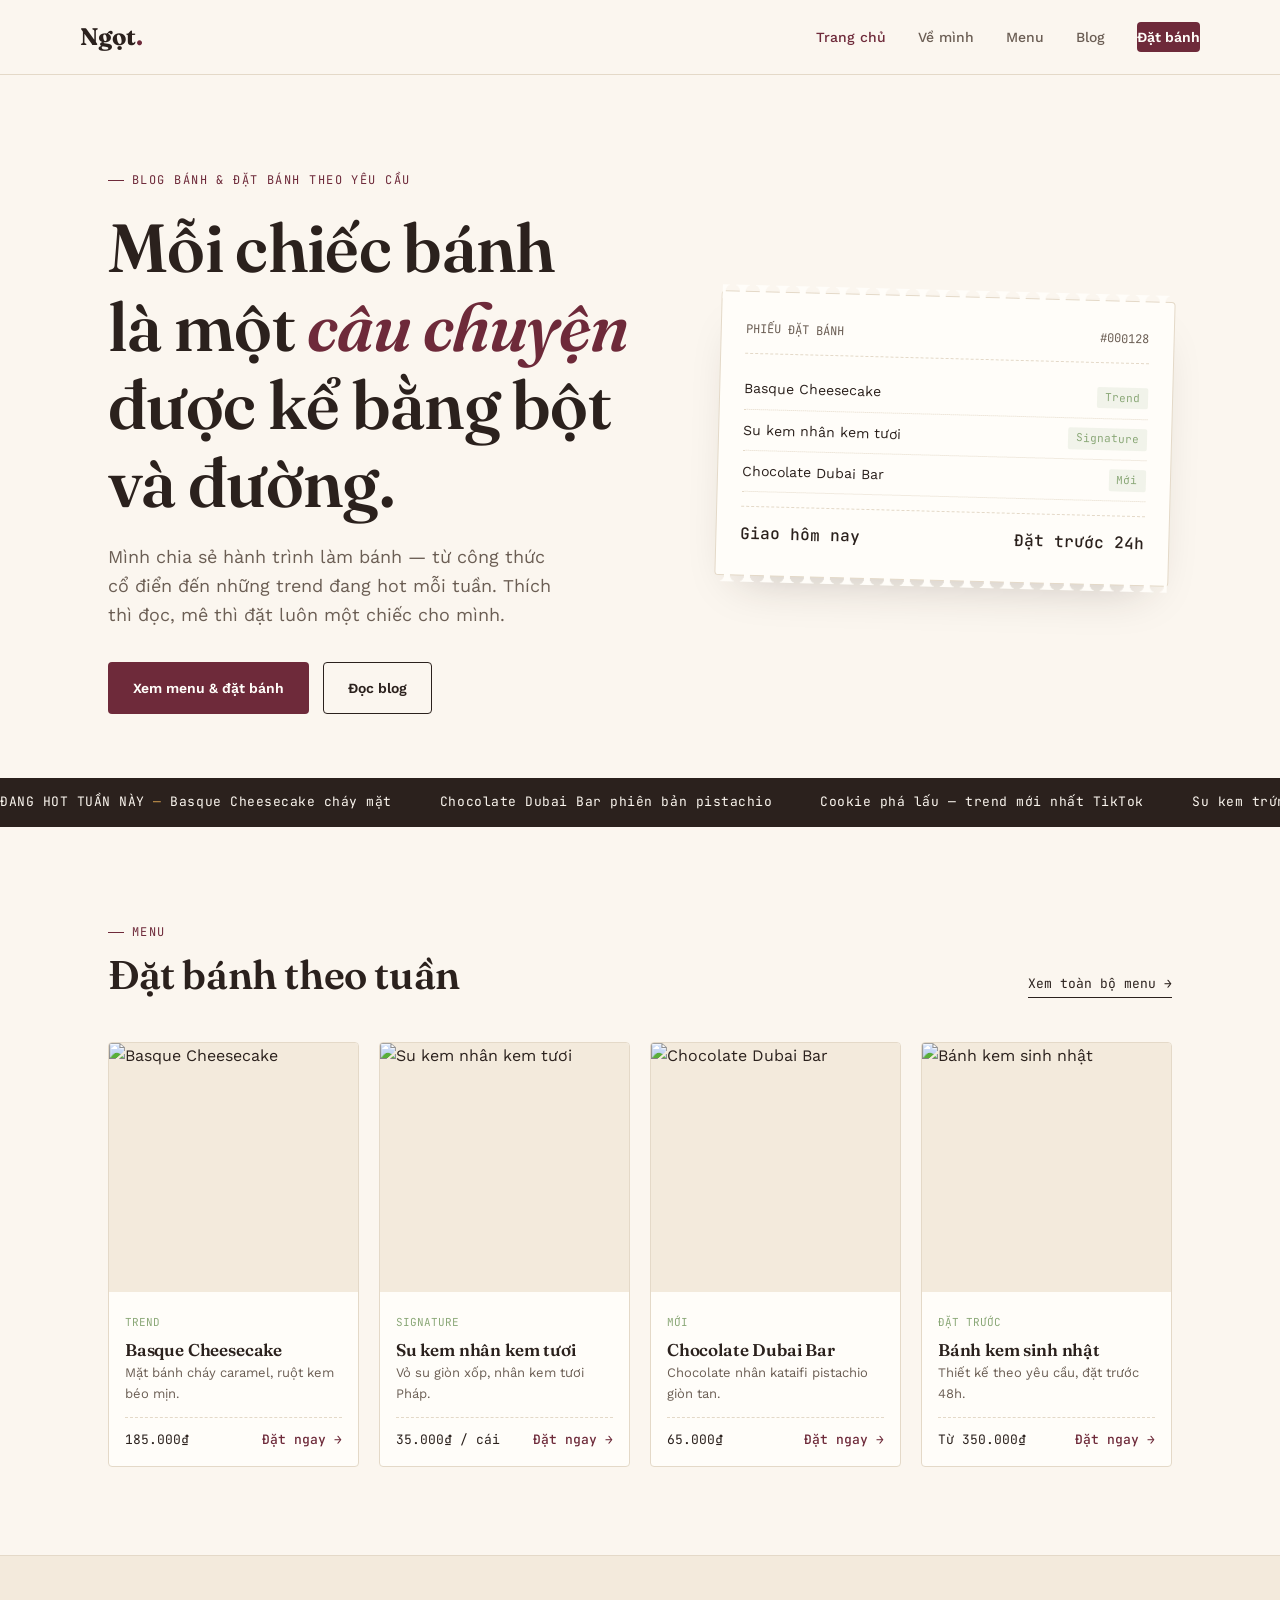
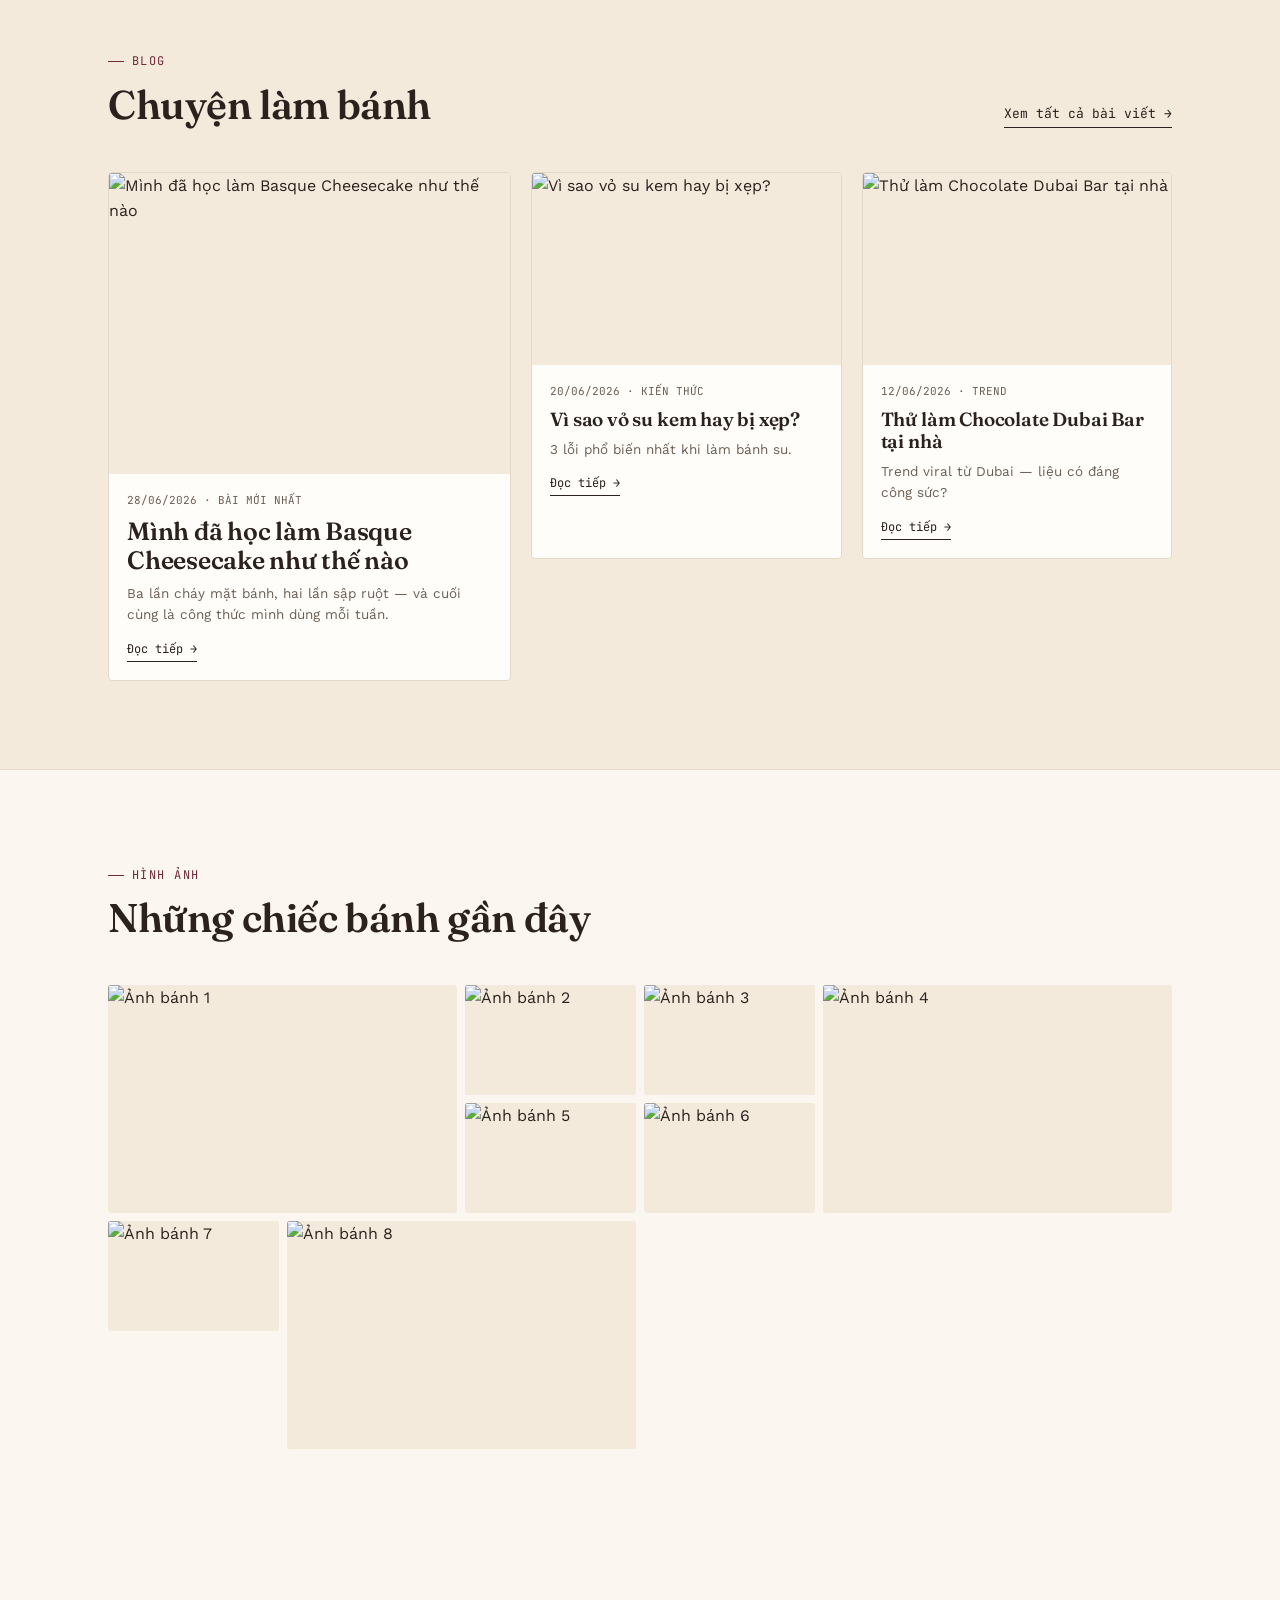
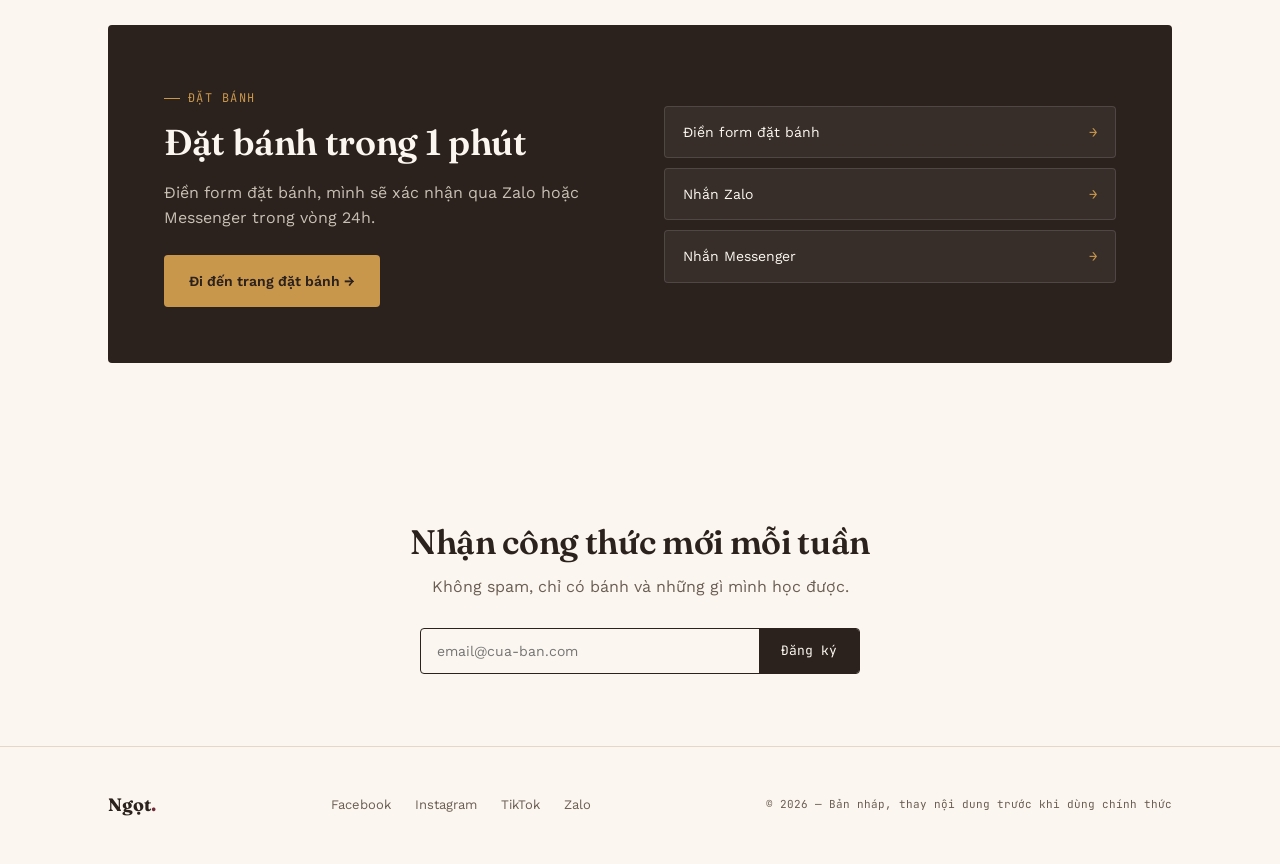
==== commit 25a7424f: "Update index.html" ====
--- a/index.html
+++ b/index.html
@@ -92,15 +92,14 @@
         <div><span class="eyebrow">Hình ảnh</span><h2>Những chiếc bánh gần đây</h2></div>
       </div>
       <div class="gallery-grid">
-        <div class="g-item" data-lightbox="https://placehold.co/1400x1400/6E2A3A/FBF6EF?text=Anh+1" data-label="Ảnh 1"><img src="https://placehold.co/500x500/6E2A3A/FBF6EF?text=1" alt="Ảnh bánh 1" loading="lazy"></div>
-        <div class="g-item" data-lightbox="https://placehold.co/1400x1400/8BA878/FBF6EF?text=Anh+2" data-label="Ảnh 2"><img src="https://placehold.co/500x500/8BA878/FBF6EF?text=2" alt="Ảnh bánh 2" loading="lazy"></div>
-        <div class="g-item" data-lightbox="https://placehold.co/1400x1400/C9974C/FBF6EF?text=Anh+3" data-label="Ảnh 3"><img src="https://placehold.co/500x500/C9974C/FBF6EF?text=3" alt="Ảnh bánh 3" loading="lazy"></div>
-        <div class="g-item" data-lightbox="https://placehold.co/1400x1400/2B211D/FBF6EF?text=Anh+4" data-label="Ảnh 4"><img src="https://placehold.co/500x500/2B211D/FBF6EF?text=4" alt="Ảnh bánh 4" loading="lazy"></div>
-        <div class="g-item" data-lightbox="https://placehold.co/1400x1400/8BA878/FBF6EF?text=Anh+5" data-label="Ảnh 5"><img src="https://placehold.co/500x500/8BA878/FBF6EF?text=5" alt="Ảnh bánh 5" loading="lazy"></div>
-        <div class="g-item" data-lightbox="https://placehold.co/1400x1400/6E2A3A/FBF6EF?text=Anh+6" data-label="Ảnh 6"><img src="https://placehold.co/500x500/6E2A3A/FBF6EF?text=6" alt="Ảnh bánh 6" loading="lazy"></div>
-        <div class="g-item" data-lightbox="https://placehold.co/1400x1400/C9974C/FBF6EF?text=Anh+7" data-label="Ảnh 7"><img src="https://placehold.co/500x500/C9974C/FBF6EF?text=7" alt="Ảnh bánh 7" loading="lazy"></div>
-        <div class="g-item" data-lightbox="https://placehold.co/1400x1400/8BA878/FBF6EF?text=Anh+8" data-label="Ảnh 8"><img src="https://placehold.co/500x500/8BA878/FBF6EF?text=8" alt="Ảnh bánh 8" loading="lazy"></div>
-        <div class="g-item" data-lightbox="https://placehold.co/1400x1400/2B211D/FBF6EF?text=Anh+9" data-label="Ảnh 9"><img src="https://placehold.co/500x500/2B211D/FBF6EF?text=9" alt="Ảnh bánh 9" loading="lazy"></div>
+        <div class="g-item" data-lightbox="https://placehold.co/1400x1400/6E2A3A/FBF6EF?text=Anh+1" data-label="Ảnh 1"><img src="https://res.cloudinary.com/g2kyhqhy/image/upload/w_800,q_auto,f_auto/v1782965118/IMG_7726_vnjjb0.heic" alt="Ảnh bánh 1" loading="lazy"></div>
+        <div class="g-item" data-lightbox="https://placehold.co/1400x1400/8BA878/FBF6EF?text=Anh+2" data-label="Ảnh 2"><img src="https://res.cloudinary.com/g2kyhqhy/image/upload/w_800,q_auto,f_auto/v1782965115/4CD5D4EA-5185-423D-9AAC-CFCCE7455930_gu5orc.jpg" alt="Ảnh bánh 2" loading="lazy"></div>
+        <div class="g-item" data-lightbox="https://placehold.co/1400x1400/C9974C/FBF6EF?text=Anh+3" data-label="Ảnh 3"><img src="https://res.cloudinary.com/g2kyhqhy/image/upload/w_800,q_auto,f_auto/v1782965114/IMG_0129_uswmc6.jpg" alt="Ảnh bánh 3" loading="lazy"></div>
+        <div class="g-item" data-lightbox="https://placehold.co/1400x1400/2B211D/FBF6EF?text=Anh+4" data-label="Ảnh 4"><img src="https://res.cloudinary.com/g2kyhqhy/image/upload/w_800,q_auto,f_auto/v1782961505/H%E1%BB%99p_Sweetin_Matcha_Tiramisu_lrdiw5.jpg" alt="Ảnh bánh 4" loading="lazy"></div>
+        <div class="g-item" data-lightbox="https://placehold.co/1400x1400/8BA878/FBF6EF?text=Anh+5" data-label="Ảnh 5"><img src="https://res.cloudinary.com/g2kyhqhy/image/upload/w_800,q_auto,f_auto/v1782961505/H%E1%BB%99p_Sweetin_D%C6%B0a_L%C6%B0%E1%BB%9Bi_Minty_z0hdrq.jpg" alt="Ảnh bánh 5" loading="lazy"></div>
+        <div class="g-item" data-lightbox="https://placehold.co/1400x1400/6E2A3A/FBF6EF?text=Anh+6" data-label="Ảnh 6"><img src="https://res.cloudinary.com/g2kyhqhy/image/upload/w_800,q_auto,f_auto/v1782961505/B%C3%A1nh_Mousse_Thanh_Nh%C3%A3n_u7abjw.jpg" alt="Ảnh bánh 6" loading="lazy"></div>
+        <div class="g-item" data-lightbox="https://placehold.co/1400x1400/C9974C/FBF6EF?text=Anh+7" data-label="Ảnh 7"><img src="https://res.cloudinary.com/g2kyhqhy/image/upload/w_800,q_auto,f_auto/v1782961505/Creamcheese_Cranberry_Bun_b1xnho.jpg" alt="Ảnh bánh 7" loading="lazy"></div>
+        <div class="g-item" data-lightbox="https://placehold.co/1400x1400/8BA878/FBF6EF?text=Anh+8" data-label="Ảnh 8"><img src="https://res.cloudinary.com/g2kyhqhy/image/upload/w_800,q_auto,f_auto/v1782961505/B%C3%A1nh_Mini_Croissant_s%E1%BB%91t_tr%E1%BB%A9ng_mu%E1%BB%91i_gfisin.jpg" alt="Ảnh bánh 8" loading="lazy"></div>
       </div>
     </div>
   </section>
--- a/css/styles.css
+++ b/css/styles.css
@@ -0,0 +1,238 @@
+/* ============================================
+   CONFIG THƯƠNG HIỆU — đổi tên/màu tại đây
+   ============================================ */
+:root {
+  --bg: #FBF6EF;
+  --bg-soft: #F3EADC;
+  --ink: #2B211D;
+  --ink-soft: #6B5E54;
+  --wine: #6E2A3A;
+  --pistachio: #8BA878;
+  --caramel: #C9974C;
+  --paper: #FFFDF9;
+  --line: #E4D9C8;
+
+  --font-display: "Fraunces", serif;
+  --font-body: "Work Sans", sans-serif;
+  --font-mono: "JetBrains Mono", monospace;
+
+  --radius: 4px;
+  --container: 1120px;
+}
+
+* { box-sizing: border-box; margin: 0; padding: 0; }
+html { scroll-behavior: smooth; }
+@media (prefers-reduced-motion: reduce) {
+  html { scroll-behavior: auto; }
+  * { animation: none !important; transition: none !important; }
+}
+
+body {
+  background: var(--bg);
+  color: var(--ink);
+  font-family: var(--font-body);
+  font-size: 16px;
+  line-height: 1.6;
+  -webkit-font-smoothing: antialiased;
+}
+
+a { color: inherit; text-decoration: none; }
+img { max-width: 100%; display: block; }
+
+.wrap { max-width: var(--container); margin: 0 auto; padding: 0 28px; }
+
+.eyebrow {
+  font-family: var(--font-mono);
+  font-size: 12px;
+  letter-spacing: 0.12em;
+  text-transform: uppercase;
+  color: var(--wine);
+  display: inline-flex;
+  align-items: center;
+  gap: 8px;
+}
+.eyebrow::before { content: ""; width: 16px; height: 1px; background: var(--wine); display: inline-block; }
+
+h1, h2, h3, h4 { font-family: var(--font-display); font-weight: 600; line-height: 1.15; letter-spacing: -0.01em; }
+
+/* ---------- Header ---------- */
+header {
+  position: sticky; top: 0; z-index: 50;
+  background: rgba(251, 246, 239, 0.92);
+  backdrop-filter: blur(8px);
+  border-bottom: 1px solid var(--line);
+}
+.nav { display: flex; align-items: center; justify-content: space-between; padding: 18px 0; position: relative; }
+.logo { font-family: var(--font-display); font-size: 24px; font-weight: 700; color: var(--ink); }
+.logo span { color: var(--wine); }
+.nav-links { display: flex; gap: 32px; font-size: 14px; font-weight: 500; }
+.nav-links a { position: relative; padding: 4px 0; color: var(--ink-soft); transition: color 0.2s; }
+.nav-links a:hover, .nav-links a.active { color: var(--wine); }
+.nav-cta { background: var(--wine); color: var(--paper) !important; padding: 10px 20px; border-radius: var(--radius); font-size: 14px; font-weight: 600; }
+.nav-cta:hover { background: #5A2130; }
+.menu-toggle { display: none; background: none; border: none; font-family: var(--font-mono); font-size: 14px; cursor: pointer; color: var(--ink); }
+
+@media (max-width: 920px) {
+  .nav-links {
+    display: none;
+    position: absolute; top: 100%; left: 0; right: 0;
+    background: var(--bg); border-bottom: 1px solid var(--line);
+    flex-direction: column; padding: 16px 28px; gap: 16px;
+  }
+  .nav-links.open { display: flex; }
+  .menu-toggle { display: block; }
+}
+
+/* ---------- Buttons ---------- */
+.btn { display: inline-flex; align-items: center; gap: 8px; padding: 14px 24px; border-radius: var(--radius); font-size: 14px; font-weight: 600; font-family: var(--font-body); cursor: pointer; border: 1px solid transparent; transition: all 0.2s; }
+.btn-primary { background: var(--wine); color: var(--paper); }
+.btn-primary:hover { background: #5A2130; transform: translateY(-1px); }
+.btn-ghost { background: transparent; border-color: var(--ink); color: var(--ink); }
+.btn-ghost:hover { background: var(--ink); color: var(--paper); }
+
+/* ---------- Hero (home) ---------- */
+.hero { padding: 88px 0 64px; }
+.hero-grid { display: grid; grid-template-columns: 1.1fr 0.9fr; gap: 56px; align-items: center; }
+.hero h1 { font-size: clamp(40px, 5.5vw, 68px); margin: 18px 0 22px; }
+.hero h1 em { font-style: italic; color: var(--wine); }
+.hero p.lead { font-size: 18px; color: var(--ink-soft); max-width: 460px; margin-bottom: 32px; }
+.hero-ctas { display: flex; gap: 14px; flex-wrap: wrap; }
+
+/* Signature: order-ticket visual */
+.ticket { background: var(--paper); border: 1px solid var(--line); border-radius: var(--radius); padding: 28px 24px; position: relative; box-shadow: 0 24px 48px -24px rgba(43, 33, 29, 0.25); transform: rotate(1.5deg); }
+.ticket::before, .ticket::after { content: ""; position: absolute; left: 0; right: 0; height: 14px; background: radial-gradient(circle at 10px 7px, transparent 7px, var(--paper) 7.5px) repeat-x; background-size: 20px 14px; }
+.ticket::before { top: -7px; }
+.ticket::after { bottom: -7px; transform: rotate(180deg); }
+.ticket-head { display: flex; justify-content: space-between; align-items: baseline; border-bottom: 1px dashed var(--line); padding-bottom: 14px; margin-bottom: 14px; font-family: var(--font-mono); font-size: 12px; color: var(--ink-soft); }
+.ticket-row { display: flex; justify-content: space-between; align-items: center; padding: 9px 0; font-size: 14px; border-bottom: 1px dotted var(--line); }
+.ticket-row:last-of-type { border-bottom: none; }
+.ticket-row .tag { font-family: var(--font-mono); font-size: 11px; color: var(--pistachio); background: rgba(139, 168, 120, 0.12); padding: 2px 8px; border-radius: 2px; margin-left: 8px; }
+.ticket-total { display: flex; justify-content: space-between; margin-top: 14px; padding-top: 14px; border-top: 1px dashed var(--line); font-family: var(--font-mono); font-weight: 500; }
+
+/* ---------- Section shell ---------- */
+section { padding: 88px 0; }
+.section-head { display: flex; justify-content: space-between; align-items: flex-end; margin-bottom: 44px; gap: 24px; flex-wrap: wrap; }
+.section-head h2 { font-size: clamp(28px, 3.4vw, 40px); margin-top: 10px; }
+.section-head .see-more { font-family: var(--font-mono); font-size: 13px; border-bottom: 1px solid var(--ink); padding-bottom: 2px; white-space: nowrap; }
+
+.band-soft { background: var(--bg-soft); border-top: 1px solid var(--line); border-bottom: 1px solid var(--line); }
+
+/* ---------- Page banner (sub-pages) ---------- */
+.page-banner { padding: 64px 0 40px; }
+.page-banner h1 { font-size: clamp(34px, 4.5vw, 52px); margin: 14px 0 12px; }
+.page-banner p { color: var(--ink-soft); max-width: 560px; }
+
+/* ---------- About ---------- */
+.about-grid { display: grid; grid-template-columns: 0.8fr 1.2fr; gap: 56px; align-items: center; }
+.portrait { aspect-ratio: 4/5; border-radius: var(--radius); overflow: hidden; background: linear-gradient(155deg, var(--wine) 0%, #8a3a4d 45%, var(--caramel) 100%); position: relative; }
+.portrait img { width: 100%; height: 100%; object-fit: cover; }
+.about-copy p { color: var(--ink-soft); margin: 18px 0; max-width: 560px; }
+.stat-row { display: flex; gap: 40px; margin-top: 32px; padding-top: 28px; border-top: 1px solid var(--line); }
+.stat b { display: block; font-family: var(--font-display); font-size: 30px; color: var(--wine); }
+.stat span { font-family: var(--font-mono); font-size: 12px; color: var(--ink-soft); text-transform: uppercase; letter-spacing: 0.06em; }
+
+/* ---------- Ticker ---------- */
+.ticker-outer { background: var(--ink); color: var(--bg); overflow: hidden; padding: 14px 0; }
+.ticker-track { display: flex; gap: 48px; white-space: nowrap; animation: scroll-left 28s linear infinite; width: max-content; }
+@keyframes scroll-left { from { transform: translateX(0); } to { transform: translateX(-50%); } }
+.ticker-track span { font-family: var(--font-mono); font-size: 13px; letter-spacing: 0.04em; }
+.ticker-track span em { color: var(--caramel); font-style: normal; }
+
+/* ---------- Menu grid (product cards) ---------- */
+.menu-grid { display: grid; grid-template-columns: repeat(4, 1fr); gap: 20px; }
+.menu-filters { display: flex; gap: 10px; margin-bottom: 28px; flex-wrap: wrap; }
+.menu-filters button { font-family: var(--font-mono); font-size: 12px; padding: 8px 16px; border-radius: 20px; border: 1px solid var(--line); background: var(--paper); cursor: pointer; color: var(--ink-soft); }
+.menu-filters button.active { background: var(--ink); color: var(--bg); border-color: var(--ink); }
+.item-card { background: var(--paper); border: 1px solid var(--line); border-radius: var(--radius); overflow: hidden; transition: transform 0.2s, box-shadow 0.2s; }
+.item-card:hover { transform: translateY(-4px); box-shadow: 0 20px 32px -20px rgba(43,33,29,0.28); }
+.item-media { aspect-ratio: 1/1; position: relative; background: var(--bg-soft); overflow: hidden; }
+.item-media img { width: 100%; height: 100%; object-fit: cover; }
+.item-body { padding: 16px; }
+.item-body .k { font-family: var(--font-mono); font-size: 11px; color: var(--pistachio); text-transform: uppercase; }
+.item-body h4 { font-size: 17px; margin: 6px 0 4px; }
+.item-body p { font-size: 13px; color: var(--ink-soft); margin-bottom: 12px; }
+.item-price { display: flex; justify-content: space-between; align-items: center; font-family: var(--font-mono); font-size: 13px; border-top: 1px dashed var(--line); padding-top: 12px; }
+.item-price a { color: var(--wine); font-weight: 500; }
+
+/* ---------- Blog grid ---------- */
+.blog-grid { display: grid; grid-template-columns: 1.3fr 1fr 1fr; gap: 20px; }
+.blog-grid.list-only { grid-template-columns: repeat(3, 1fr); }
+.post-card { background: var(--paper); border: 1px solid var(--line); border-radius: var(--radius); overflow: hidden; display: flex; flex-direction: column; }
+.post-card.featured { grid-row: span 2; }
+.post-media { aspect-ratio: 16/10; position: relative; background: var(--bg-soft); overflow: hidden; }
+.post-card.featured .post-media { aspect-ratio: 4/3; }
+.post-media img { width: 100%; height: 100%; object-fit: cover; }
+.post-body { padding: 18px; flex: 1; display: flex; flex-direction: column; }
+.post-date { font-family: var(--font-mono); font-size: 11px; color: var(--ink-soft); text-transform: uppercase; }
+.post-body h3 { font-size: 19px; margin: 8px 0 8px; }
+.post-card.featured .post-body h3 { font-size: 25px; }
+.post-body p { font-size: 13.5px; color: var(--ink-soft); flex: 1; }
+.post-body .read { font-family: var(--font-mono); font-size: 12px; margin-top: 14px; border-bottom: 1px solid var(--ink); align-self: flex-start; padding-bottom: 2px; }
+
+/* ---------- Post detail page ---------- */
+.post-detail { max-width: 760px; margin: 0 auto; }
+.post-hero-img { aspect-ratio: 16/9; border-radius: var(--radius); overflow: hidden; margin: 24px 0 32px; background: var(--bg-soft); }
+.post-hero-img img { width: 100%; height: 100%; object-fit: cover; }
+.post-detail h1 { font-size: clamp(30px, 4vw, 44px); margin: 10px 0 4px; }
+.post-content { font-size: 16.5px; color: var(--ink); }
+.post-content p { margin-bottom: 18px; color: var(--ink-soft); }
+.post-content h2, .post-content h3 { margin: 28px 0 12px; }
+.back-link { font-family: var(--font-mono); font-size: 13px; display: inline-flex; gap: 6px; margin-bottom: 20px; color: var(--ink-soft); }
+.back-link:hover { color: var(--wine); }
+
+/* ---------- Gallery + Lightbox ---------- */
+.gallery-grid { display: grid; grid-template-columns: repeat(6, 1fr); grid-auto-rows: 110px; gap: 8px; }
+.g-item { border-radius: 3px; position: relative; overflow: hidden; cursor: zoom-in; background: var(--bg-soft); }
+.g-item img { width: 100%; height: 100%; object-fit: cover; transition: transform 0.3s; }
+.g-item:hover img { transform: scale(1.05); }
+.g-item:nth-child(1) { grid-column: span 2; grid-row: span 2; }
+.g-item:nth-child(4) { grid-column: span 2; grid-row: span 2; }
+.g-item:nth-child(8) { grid-column: span 2; grid-row: span 2; }
+
+.lightbox { position: fixed; inset: 0; background: rgba(20,15,12,0.92); display: flex; align-items: center; justify-content: center; z-index: 200; padding: 40px; opacity: 0; pointer-events: none; transition: opacity 0.2s; }
+.lightbox.open { opacity: 1; pointer-events: auto; }
+.lightbox img { max-width: 90vw; max-height: 85vh; border-radius: 4px; box-shadow: 0 30px 60px -20px rgba(0,0,0,0.6); }
+.lightbox-close { position: absolute; top: 24px; right: 28px; width: 42px; height: 42px; border-radius: 50%; background: rgba(255,255,255,0.08); border: 1px solid rgba(255,255,255,0.25); color: var(--bg); font-family: var(--font-mono); font-size: 18px; display: flex; align-items: center; justify-content: center; cursor: pointer; }
+.lightbox-close:hover { background: rgba(255,255,255,0.18); }
+
+/* ---------- Order ---------- */
+.order { background: var(--ink); color: var(--bg); border-radius: var(--radius); padding: 56px; display: grid; grid-template-columns: 1fr 1fr; gap: 48px; align-items: center; }
+.order .eyebrow { color: var(--caramel); }
+.order .eyebrow::before { background: var(--caramel); }
+.order h2 { color: var(--bg); font-size: clamp(26px, 3vw, 36px); margin: 14px 0 16px; }
+.order p { color: #C9C0B4; margin-bottom: 24px; max-width: 440px; }
+.order-channels { display: flex; flex-direction: column; gap: 10px; }
+.channel { display: flex; justify-content: space-between; align-items: center; padding: 14px 18px; background: rgba(255,255,255,0.06); border: 1px solid rgba(255,255,255,0.12); border-radius: var(--radius); font-size: 14px; transition: background 0.2s; }
+.channel:hover { background: rgba(255,255,255,0.12); }
+.channel .arrow { font-family: var(--font-mono); color: var(--caramel); }
+.order-form-note { font-family: var(--font-mono); font-size: 11.5px; color: #9A9184; margin-top: 16px; line-height: 1.6; }
+
+/* ---------- Newsletter ---------- */
+.newsletter { text-align: center; padding: 72px 0; }
+.newsletter h2 { font-size: clamp(26px, 3vw, 34px); margin-bottom: 12px; }
+.newsletter p { color: var(--ink-soft); margin-bottom: 28px; }
+.subscribe-form { display: flex; max-width: 440px; margin: 0 auto; border: 1px solid var(--ink); border-radius: var(--radius); overflow: hidden; }
+.subscribe-form input { flex: 1; border: none; background: transparent; padding: 14px 16px; font-family: var(--font-body); font-size: 14px; color: var(--ink); }
+.subscribe-form input:focus { outline: none; }
+.subscribe-form button { background: var(--ink); color: var(--bg); border: none; padding: 0 22px; font-family: var(--font-mono); font-size: 13px; cursor: pointer; }
+
+/* ---------- Footer ---------- */
+footer { border-top: 1px solid var(--line); padding: 44px 0; }
+.footer-grid { display: flex; justify-content: space-between; align-items: center; flex-wrap: wrap; gap: 16px; }
+.footer-links { display: flex; gap: 24px; font-size: 13px; color: var(--ink-soft); }
+.footer-links a:hover { color: var(--wine); }
+.footer-note { font-family: var(--font-mono); font-size: 11px; color: var(--ink-soft); }
+
+/* ---------- Loading state ---------- */
+.loading-note { font-family: var(--font-mono); font-size: 12px; color: var(--ink-soft); padding: 20px 0; }
+
+/* ---------- Responsive ---------- */
+@media (max-width: 920px) {
+  .hero-grid { grid-template-columns: 1fr; }
+  .about-grid { grid-template-columns: 1fr; }
+  .menu-grid { grid-template-columns: repeat(2, 1fr); }
+  .blog-grid, .blog-grid.list-only { grid-template-columns: 1fr; }
+  .post-card.featured { grid-row: auto; }
+  .gallery-grid { grid-template-columns: repeat(3, 1fr); grid-auto-rows: 90px; }
+  .order { grid-template-columns: 1fr; padding: 36px 24px; }
+}
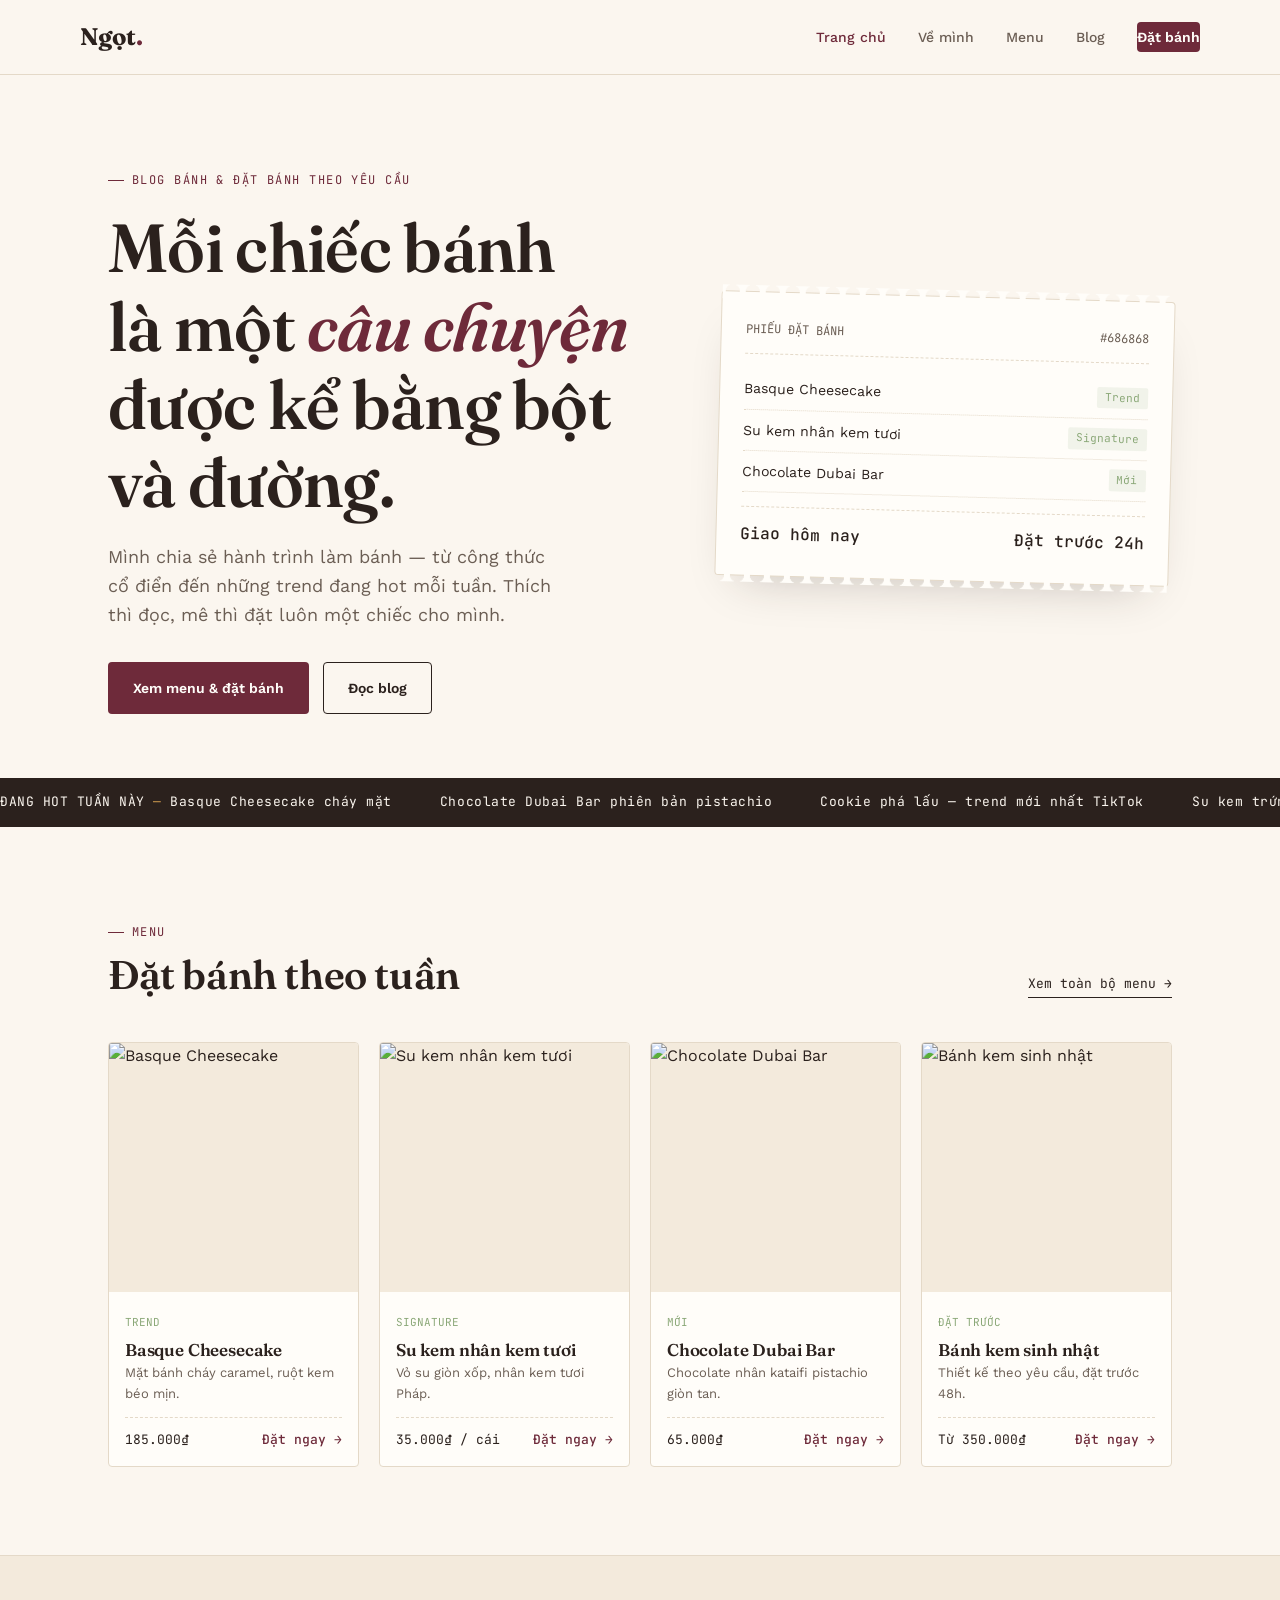
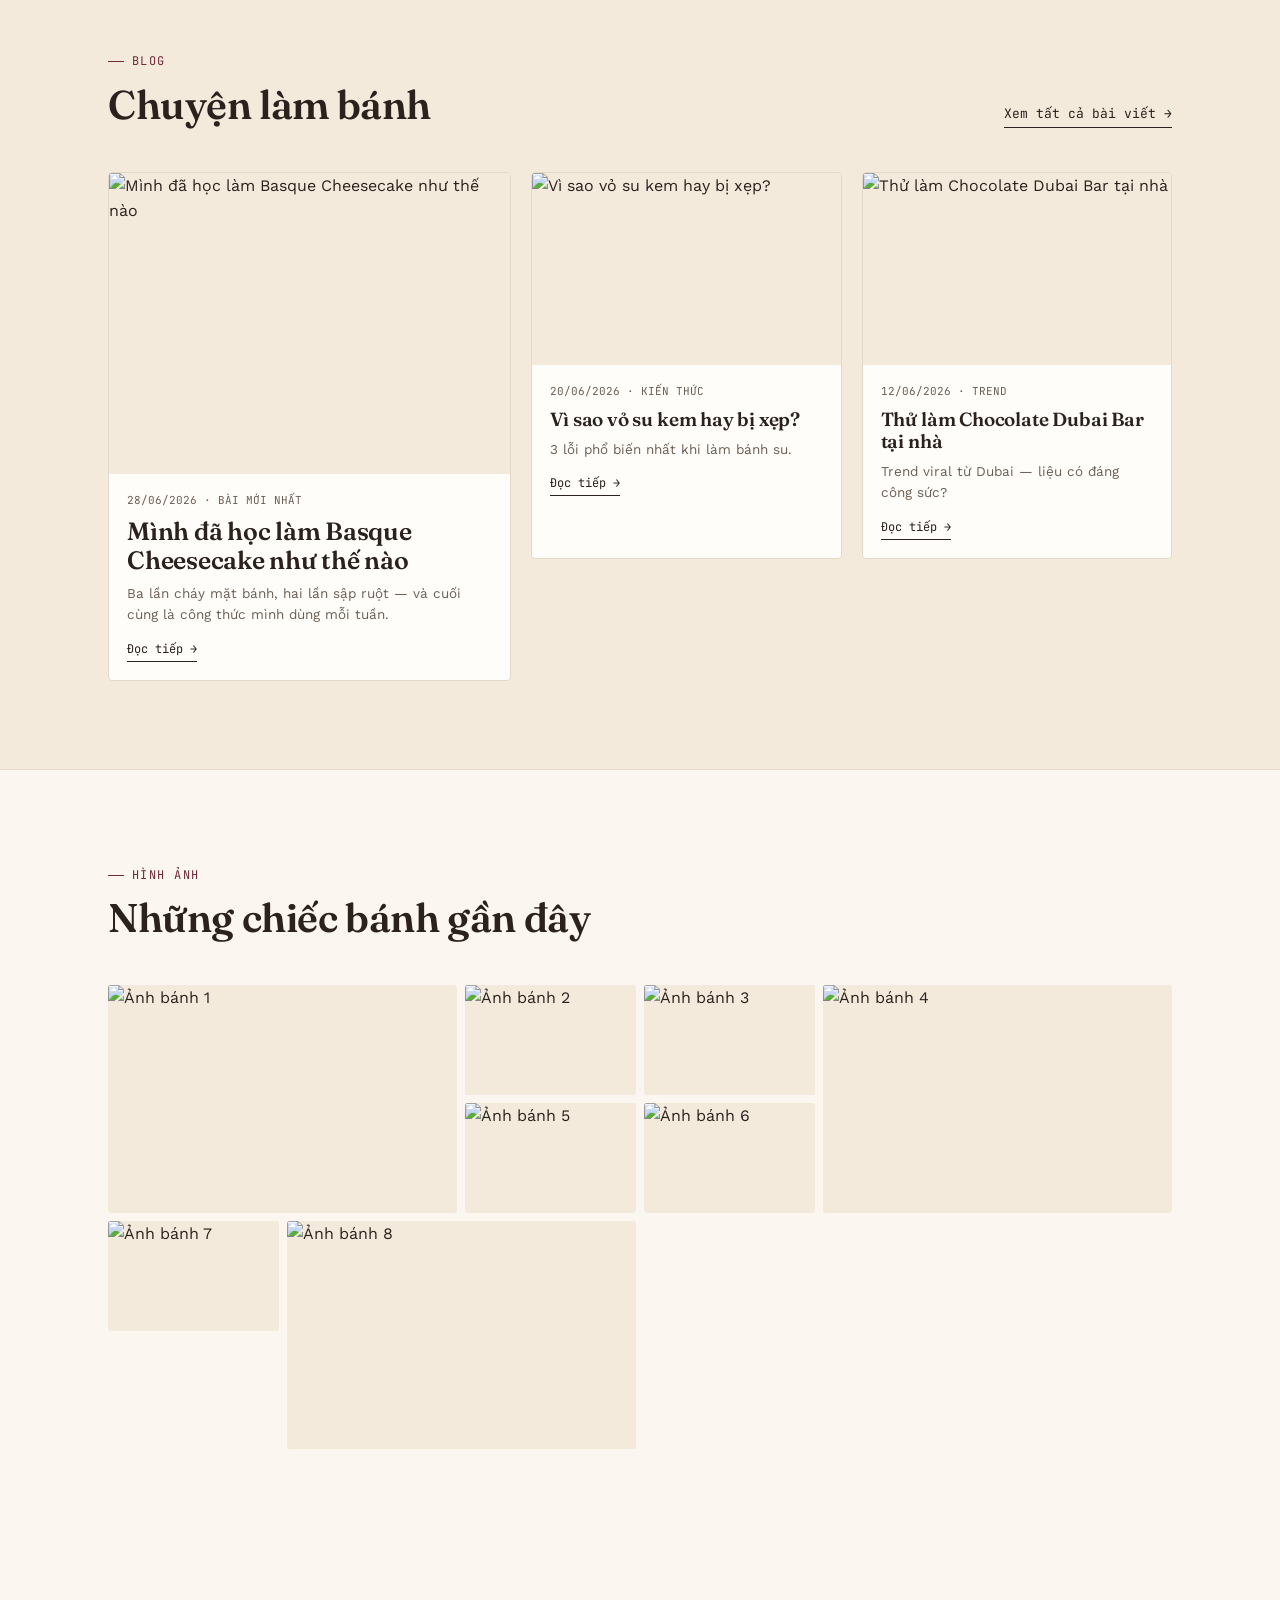
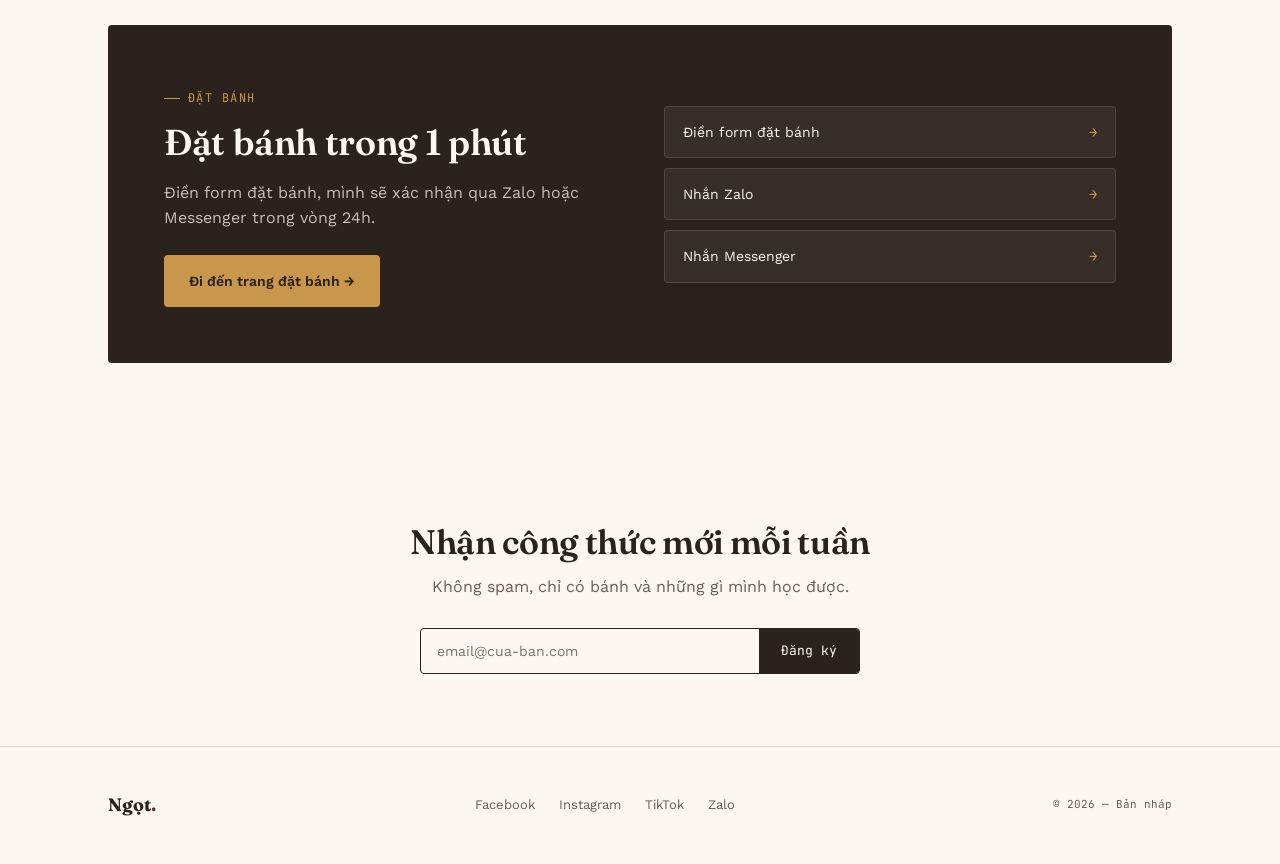
==== commit e5079883: "Update index.html" ====
--- a/index.html
+++ b/index.html
@@ -40,7 +40,7 @@
         </div>
       </div>
       <div class="ticket">
-        <div class="ticket-head"><span>PHIẾU ĐẶT BÁNH</span><span>#000128</span></div>
+        <div class="ticket-head"><span>PHIẾU ĐẶT BÁNH</span><span>#686868</span></div>
         <div class="ticket-row"><span>Basque Cheesecake</span><span class="tag">Trend</span></div>
         <div class="ticket-row"><span>Su kem nhân kem tươi</span><span class="tag">Signature</span></div>
         <div class="ticket-row"><span>Chocolate Dubai Bar</span><span class="tag">Mới</span></div>
@@ -92,14 +92,14 @@
         <div><span class="eyebrow">Hình ảnh</span><h2>Những chiếc bánh gần đây</h2></div>
       </div>
       <div class="gallery-grid">
-        <div class="g-item" data-lightbox="https://placehold.co/1400x1400/6E2A3A/FBF6EF?text=Anh+1" data-label="Ảnh 1"><img src="https://res.cloudinary.com/g2kyhqhy/image/upload/w_800,q_auto,f_auto/v1782965118/IMG_7726_vnjjb0.heic" alt="Ảnh bánh 1" loading="lazy"></div>
-        <div class="g-item" data-lightbox="https://placehold.co/1400x1400/8BA878/FBF6EF?text=Anh+2" data-label="Ảnh 2"><img src="https://res.cloudinary.com/g2kyhqhy/image/upload/w_800,q_auto,f_auto/v1782965115/4CD5D4EA-5185-423D-9AAC-CFCCE7455930_gu5orc.jpg" alt="Ảnh bánh 2" loading="lazy"></div>
-        <div class="g-item" data-lightbox="https://placehold.co/1400x1400/C9974C/FBF6EF?text=Anh+3" data-label="Ảnh 3"><img src="https://res.cloudinary.com/g2kyhqhy/image/upload/w_800,q_auto,f_auto/v1782965114/IMG_0129_uswmc6.jpg" alt="Ảnh bánh 3" loading="lazy"></div>
-        <div class="g-item" data-lightbox="https://placehold.co/1400x1400/2B211D/FBF6EF?text=Anh+4" data-label="Ảnh 4"><img src="https://res.cloudinary.com/g2kyhqhy/image/upload/w_800,q_auto,f_auto/v1782961505/H%E1%BB%99p_Sweetin_Matcha_Tiramisu_lrdiw5.jpg" alt="Ảnh bánh 4" loading="lazy"></div>
-        <div class="g-item" data-lightbox="https://placehold.co/1400x1400/8BA878/FBF6EF?text=Anh+5" data-label="Ảnh 5"><img src="https://res.cloudinary.com/g2kyhqhy/image/upload/w_800,q_auto,f_auto/v1782961505/H%E1%BB%99p_Sweetin_D%C6%B0a_L%C6%B0%E1%BB%9Bi_Minty_z0hdrq.jpg" alt="Ảnh bánh 5" loading="lazy"></div>
-        <div class="g-item" data-lightbox="https://placehold.co/1400x1400/6E2A3A/FBF6EF?text=Anh+6" data-label="Ảnh 6"><img src="https://res.cloudinary.com/g2kyhqhy/image/upload/w_800,q_auto,f_auto/v1782961505/B%C3%A1nh_Mousse_Thanh_Nh%C3%A3n_u7abjw.jpg" alt="Ảnh bánh 6" loading="lazy"></div>
-        <div class="g-item" data-lightbox="https://placehold.co/1400x1400/C9974C/FBF6EF?text=Anh+7" data-label="Ảnh 7"><img src="https://res.cloudinary.com/g2kyhqhy/image/upload/w_800,q_auto,f_auto/v1782961505/Creamcheese_Cranberry_Bun_b1xnho.jpg" alt="Ảnh bánh 7" loading="lazy"></div>
-        <div class="g-item" data-lightbox="https://placehold.co/1400x1400/8BA878/FBF6EF?text=Anh+8" data-label="Ảnh 8"><img src="https://res.cloudinary.com/g2kyhqhy/image/upload/w_800,q_auto,f_auto/v1782961505/B%C3%A1nh_Mini_Croissant_s%E1%BB%91t_tr%E1%BB%A9ng_mu%E1%BB%91i_gfisin.jpg" alt="Ảnh bánh 8" loading="lazy"></div>
+        <div class="g-item" data-lightbox="https://res.cloudinary.com/g2kyhqhy/image/upload/w_800,q_auto,f_auto/v1782965118/IMG_7726_vnjjb0.heic" data-label="Ảnh 1"><img src="https://res.cloudinary.com/g2kyhqhy/image/upload/w_800,q_auto,f_auto/v1782965118/IMG_7726_vnjjb0.heic" alt="Ảnh bánh 1" loading="lazy"></div>
+        <div class="g-item" data-lightbox="https://res.cloudinary.com/g2kyhqhy/image/upload/w_800,q_auto,f_auto/v1782965115/4CD5D4EA-5185-423D-9AAC-CFCCE7455930_gu5orc.jpg" data-label="Ảnh 2"><img src="https://res.cloudinary.com/g2kyhqhy/image/upload/w_800,q_auto,f_auto/v1782965115/4CD5D4EA-5185-423D-9AAC-CFCCE7455930_gu5orc.jpg" alt="Ảnh bánh 2" loading="lazy"></div>
+        <div class="g-item" data-lightbox="https://res.cloudinary.com/g2kyhqhy/image/upload/w_800,q_auto,f_auto/v1782965114/IMG_0129_uswmc6.jpg" data-label="Ảnh 3"><img src="https://res.cloudinary.com/g2kyhqhy/image/upload/w_800,q_auto,f_auto/v1782965114/IMG_0129_uswmc6.jpg" alt="Ảnh bánh 3" loading="lazy"></div>
+        <div class="g-item" data-lightbox="https://res.cloudinary.com/g2kyhqhy/image/upload/w_800,q_auto,f_auto/v1782961505/H%E1%BB%99p_Sweetin_Matcha_Tiramisu_lrdiw5.jpg" data-label="Ảnh 4"><img src="https://res.cloudinary.com/g2kyhqhy/image/upload/w_800,q_auto,f_auto/v1782961505/H%E1%BB%99p_Sweetin_Matcha_Tiramisu_lrdiw5.jpg" alt="Ảnh bánh 4" loading="lazy"></div>
+        <div class="g-item" data-lightbox="https://res.cloudinary.com/g2kyhqhy/image/upload/w_800,q_auto,f_auto/v1782961505/H%E1%BB%99p_Sweetin_D%C6%B0a_L%C6%B0%E1%BB%9Bi_Minty_z0hdrq.jpg" data-label="Ảnh 5"><img src="https://res.cloudinary.com/g2kyhqhy/image/upload/w_800,q_auto,f_auto/v1782961505/H%E1%BB%99p_Sweetin_D%C6%B0a_L%C6%B0%E1%BB%9Bi_Minty_z0hdrq.jpg" alt="Ảnh bánh 5" loading="lazy"></div>
+        <div class="g-item" data-lightbox="https://res.cloudinary.com/g2kyhqhy/image/upload/w_800,q_auto,f_auto/v1782961505/B%C3%A1nh_Mousse_Thanh_Nh%C3%A3n_u7abjw.jpg" data-label="Ảnh 6"><img src="https://res.cloudinary.com/g2kyhqhy/image/upload/w_800,q_auto,f_auto/v1782961505/B%C3%A1nh_Mousse_Thanh_Nh%C3%A3n_u7abjw.jpg" alt="Ảnh bánh 6" loading="lazy"></div>
+        <div class="g-item" data-lightbox="https://res.cloudinary.com/g2kyhqhy/image/upload/w_800,q_auto,f_auto/v1782961505/Creamcheese_Cranberry_Bun_b1xnho.jpg" data-label="Ảnh 7"><img src="https://res.cloudinary.com/g2kyhqhy/image/upload/w_800,q_auto,f_auto/v1782961505/Creamcheese_Cranberry_Bun_b1xnho.jpg" alt="Ảnh bánh 7" loading="lazy"></div>
+        <div class="g-item" data-lightbox="https://res.cloudinary.com/g2kyhqhy/image/upload/w_800,q_auto,f_auto/v1782961505/B%C3%A1nh_Mini_Croissant_s%E1%BB%91t_tr%E1%BB%A9ng_mu%E1%BB%91i_gfisin.jpg" data-label="Ảnh 8"><img src="https://res.cloudinary.com/g2kyhqhy/image/upload/w_800,q_auto,f_auto/v1782961505/B%C3%A1nh_Mini_Croissant_s%E1%BB%91t_tr%E1%BB%A9ng_mu%E1%BB%91i_gfisin.jpg" alt="Ảnh bánh 8" loading="lazy"></div>
       </div>
     </div>
   </section>
@@ -141,7 +141,7 @@
     <div class="footer-links">
       <a href="#">Facebook</a><a href="#">Instagram</a><a href="#">TikTok</a><a href="#">Zalo</a>
     </div>
-    <span class="footer-note">© 2026 — Bản nháp, thay nội dung trước khi dùng chính thức</span>
+    <span class="footer-note">© 2026 — Bản nháp</span>
   </div>
 </footer>
 
